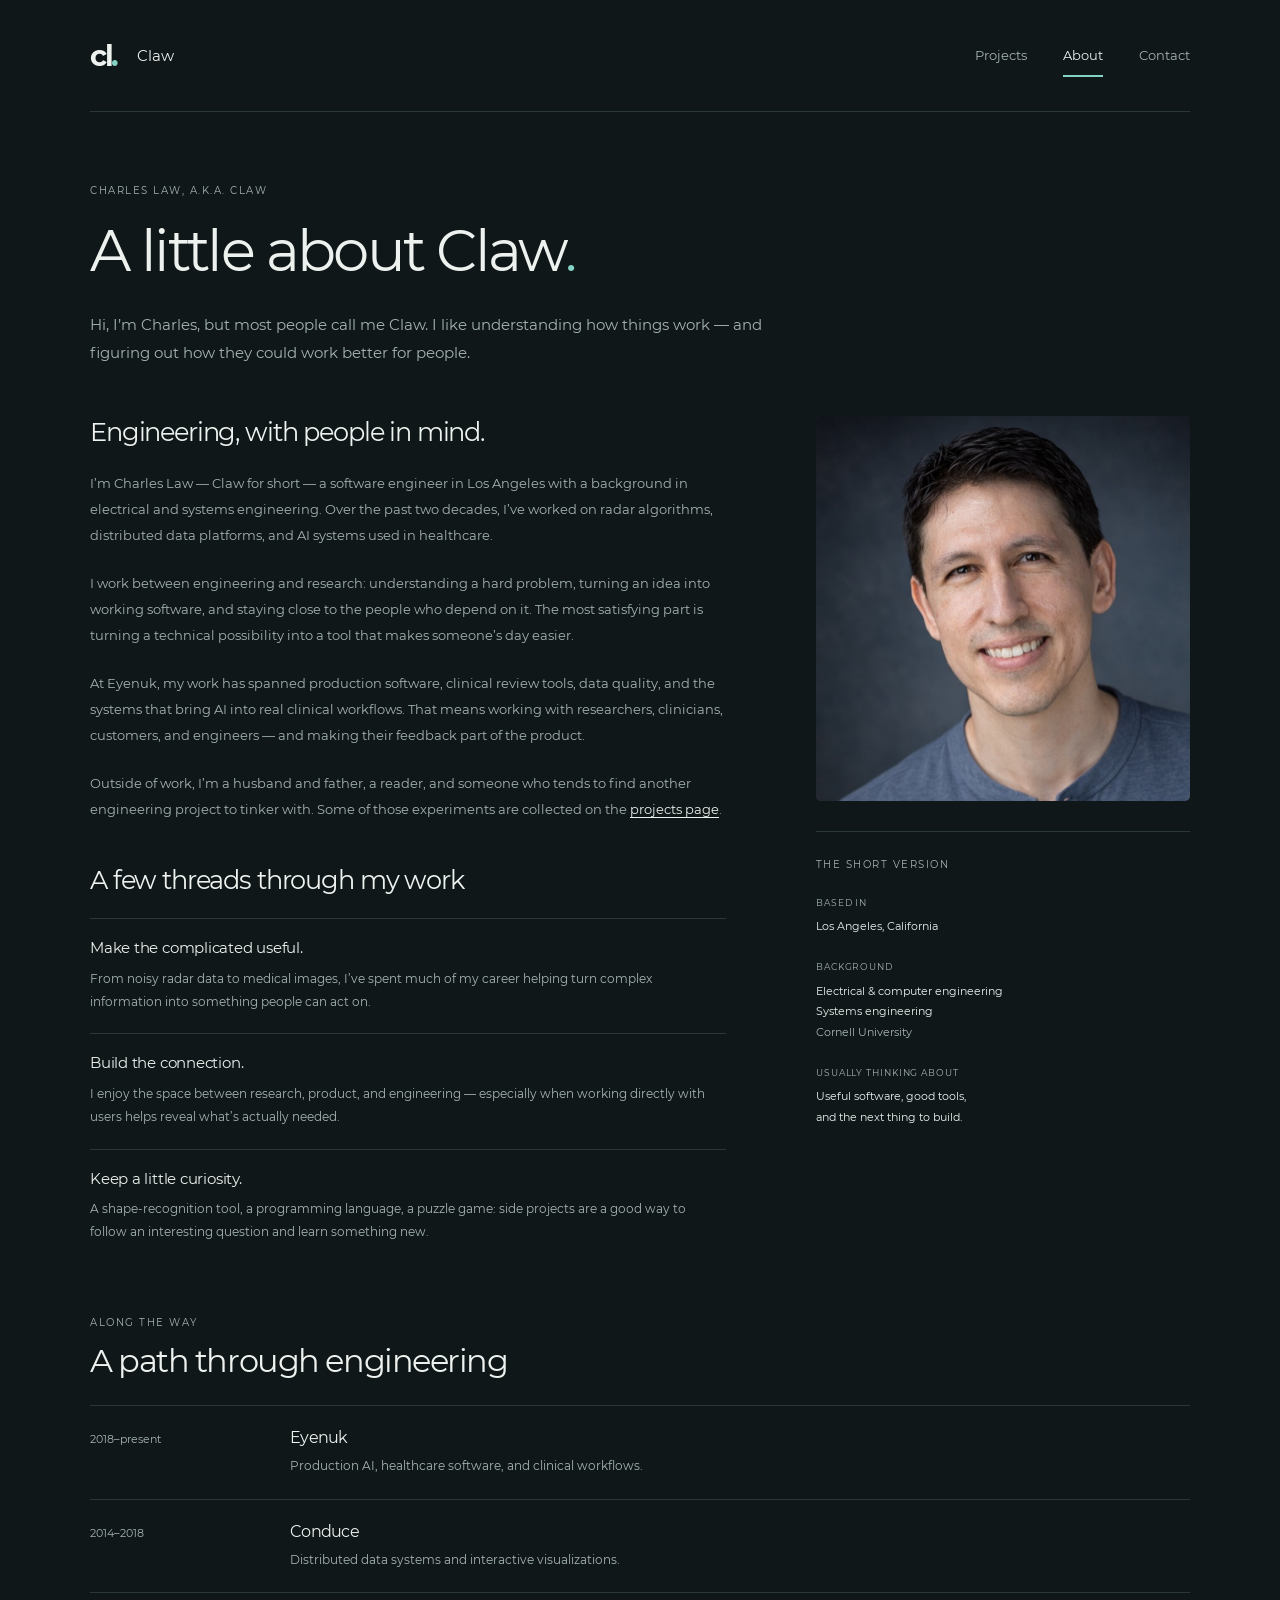
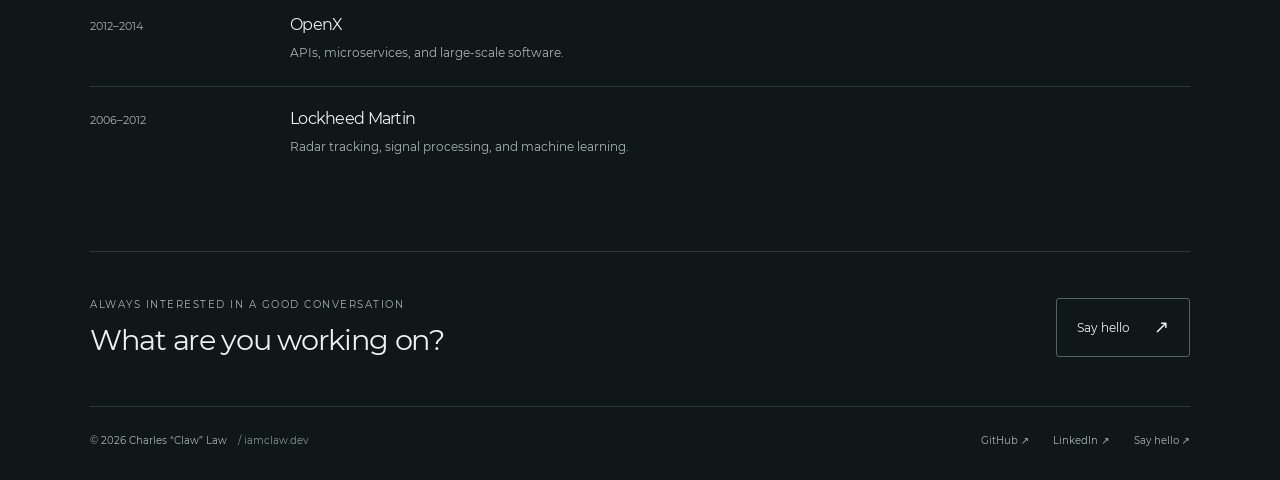
==== about/index.html @ b4edbbea "Build lightweight personal site for iamclaw.dev" ====
<!doctype html>
<html lang="en">
<head>
  <meta charset="utf-8">
  <meta name="viewport" content="width=device-width, initial-scale=1">
  <meta name="color-scheme" content="dark">
  <meta name="theme-color" content="#101719">
  <title>About Charles “Claw” Law — Software Engineer | iamclaw.dev</title>
  <meta name="description" content="Meet Charles Law, a Los Angeles software engineer with a background in AI, healthcare, distributed systems, and signal processing.">
  
  <link rel="canonical" href="https://iamclaw.dev/about/">
  <meta property="og:type" content="website">
  <meta property="og:site_name" content="Charles Law · iamclaw.dev">
  <meta property="og:title" content="About Charles “Claw” Law — Software Engineer | iamclaw.dev">
  <meta property="og:description" content="Meet Charles Law, a Los Angeles software engineer with a background in AI, healthcare, distributed systems, and signal processing.">
  <meta property="og:url" content="https://iamclaw.dev/about/">
  <meta property="og:image" content="https://iamclaw.dev/assets/charles-law.jpg">
  <meta property="og:image:alt" content="Portrait of Charles Law">
  <meta name="twitter:card" content="summary">
  <link rel="icon" href="/assets/favicon.svg" type="image/svg+xml">
  <link rel="preload" href="/assets/montserrat-regular.woff2" as="font" type="font/woff2" crossorigin>
  <link rel="stylesheet" href="/assets/style.css">
  <script type="application/ld+json">{"@context": "https://schema.org", "@type": "ProfilePage", "url": "https://iamclaw.dev/about/", "name": "About Charles “Claw” Law — Software Engineer | iamclaw.dev", "description": "Meet Charles Law, a Los Angeles software engineer with a background in AI, healthcare, distributed systems, and signal processing.", "mainEntity": {"@type": "Person", "@id": "https://iamclaw.dev/#charles", "name": "Charles Law", "alternateName": "Claw", "url": "https://iamclaw.dev/", "image": "https://iamclaw.dev/assets/charles-law.jpg", "jobTitle": "Software Engineer", "sameAs": ["https://github.com/charleslaw", "https://www.linkedin.com/in/charleslaw1/"]}}</script>
</head>
<body>
  <a class="skip-link" href="#main">Skip to content</a>
  <header class="site-header wrap">
    <a class="brand" href="/" aria-label="Charles Law, home"><span class="brand-symbol" aria-hidden="true">cl<span>.</span></span><span>Claw</span></a>
    <nav aria-label="Main navigation"><a href="/projects/">Projects</a><a href="/about/" aria-current="page">About</a><a href="/contact/">Contact</a></nav>
  </header>
  <main id="main" class="wrap">
  <header class="page-heading"><p class="eyebrow">Charles Law, a.k.a. Claw</p><h1>A little about Claw<span class="accent">.</span></h1><p>Hi, I’m Charles, but most people call me Claw. I like understanding how things work — and figuring out how they could work better for people.</p></header>
  <!-- Bio is a working draft for Charles to review before publication. See docs/bio-review.md. -->
  <div class="about-layout"><div class="prose"><h2>Engineering, with people in mind.</h2><p>I’m Charles Law — Claw for short — a software engineer in Los Angeles with a background in electrical and systems engineering. Over the past two decades, I’ve worked on radar algorithms, distributed data platforms, and AI systems used in healthcare.</p><p>I work between engineering and research: understanding a hard problem, turning an idea into working software, and staying close to the people who depend on it. The most satisfying part is turning a technical possibility into a tool that makes someone’s day easier.</p><p>At Eyenuk, my work has spanned production software, clinical review tools, data quality, and the systems that bring AI into real clinical workflows. That means working with researchers, clinicians, customers, and engineers — and making their feedback part of the product.</p><p>Outside of work, I’m a husband and father, a reader, and someone who tends to find another engineering project to tinker with. Some of those experiments are collected on the <a href="/projects/">projects page</a>.</p><h2>A few threads through my work</h2><div class="work-thread"><h3>Make the complicated useful.</h3><p>From noisy radar data to medical images, I’ve spent much of my career helping turn complex information into something people can act on.</p></div><div class="work-thread"><h3>Build the connection.</h3><p>I enjoy the space between research, product, and engineering — especially when working directly with users helps reveal what’s actually needed.</p></div><div class="work-thread"><h3>Keep a little curiosity.</h3><p>A shape-recognition tool, a programming language, a puzzle game: side projects are a good way to follow an interesting question and learn something new.</p></div></div><aside class="about-aside"><div class="portrait-frame"><img src="/assets/charles-law.jpg" alt="Charles Law" width="1280" height="738"></div><div class="aside-note"><p class="eyebrow">The short version</p><dl><dt>Based in</dt><dd>Los Angeles, California</dd><dt>Background</dt><dd>Electrical & computer engineering<br>Systems engineering<br><span>Cornell University</span></dd><dt>Usually thinking about</dt><dd>Useful software, good tools,<br>and the next thing to build.</dd></dl></div></aside></div>
  <section class="career-section"><p class="eyebrow">Along the way</p><h2>A path through engineering</h2><div class="career-row"><p>2018–present</p><div><h3>Eyenuk</h3><p>Production AI, healthcare software, and clinical workflows.</p></div></div><div class="career-row"><p>2014–2018</p><div><h3>Conduce</h3><p>Distributed data systems and interactive visualizations.</p></div></div><div class="career-row"><p>2012–2014</p><div><h3>OpenX</h3><p>APIs, microservices, and large-scale software.</p></div></div><div class="career-row"><p>2006–2012</p><div><h3>Lockheed Martin</h3><p>Radar tracking, signal processing, and machine learning.</p></div></div></section>
  <section class="contact-band"><div><p class="eyebrow">Always interested in a good conversation</p><h2>What are you working on?</h2></div><a class="button button-outline" href="/contact/">Say hello <span aria-hidden="true">↗</span></a></section>
</main>
  <footer class="site-footer wrap">
    <p>© 2026 Charles “Claw” Law <span class="footer-domain">/ iamclaw.dev</span></p>
    <nav aria-label="Social links"><a href="https://github.com/charleslaw">GitHub <span aria-hidden="true">↗</span></a><a href="https://www.linkedin.com/in/charleslaw1/">LinkedIn <span aria-hidden="true">↗</span></a><a href="/contact/">Say hello <span aria-hidden="true">↗</span></a></nav>
  </footer>
</body>
</html>
---- assets/style.css ----
@font-face{font-family:Montserrat;src:url('/assets/montserrat-regular.woff2') format('woff2');font-style:normal;font-weight:400;font-display:swap}
@font-face{font-family:Montserrat;src:url('/assets/montserrat-bold.woff2') format('woff2');font-style:normal;font-weight:700;font-display:swap}
:root{color-scheme:dark;--bg:#101719;--panel:#172124;--text:#edf2ef;--muted:#a5b3b4;--accent:#83d4c7;--line:#2b383b;--font:Montserrat,system-ui,-apple-system,BlinkMacSystemFont,'Segoe UI',sans-serif}
*{box-sizing:border-box}
html{scroll-behavior:smooth;scroll-padding-top:2rem}
body{margin:0;background:var(--bg);color:var(--text);font-family:var(--font);font-size:15px;line-height:1.8;-webkit-font-smoothing:antialiased}
::selection{background:#83d4c7;color:var(--bg)}
a{color:inherit;text-underline-offset:.25em;text-decoration-thickness:1px}
a:hover{color:var(--accent)}
a:focus-visible{outline:2px solid var(--accent);outline-offset:6px;border-radius:2px}
img{max-width:100%;height:auto;display:block}
figure,p,h1,h2,h3,dl,dd{margin:0}
h1,h2,h3{font-weight:400;line-height:1.25;letter-spacing:-.045em}
h1{font-size:clamp(2.6rem,5.5vw,4.4rem)}
h2{font-size:2rem}
h3{font-size:1.35rem}
p{color:var(--muted)}
strong{font-weight:700;color:var(--text)}
.wrap{width:min(1100px,calc(100% - 96px));margin-inline:auto}
.skip-link{position:absolute;top:-100px;left:20px;background:var(--accent);color:var(--bg);padding:10px 20px;z-index:10}
.skip-link:focus{top:10px}
.site-header{min-height:112px;display:flex;justify-content:space-between;align-items:center;border-bottom:1px solid var(--line);gap:32px}
.brand{display:flex;gap:16px;align-items:center;text-decoration:none;white-space:nowrap;font-size:15px}
.brand-symbol{font-size:29px;line-height:1;letter-spacing:-.08em;padding-right:4px;font-weight:700}.brand-symbol span{color:var(--accent)}
.site-header nav{display:flex;align-items:center;gap:36px}
.site-header nav a{text-decoration:none;font-size:13px;color:var(--muted);position:relative;padding:10px 0}
.site-header nav a:hover,.site-header nav a[aria-current]{color:var(--text)}
.site-header nav a[aria-current]:after{content:'';position:absolute;bottom:0;left:0;right:0;height:2px;background:var(--accent)}
.hero{display:grid;grid-template-columns:1.5fr 1fr;gap:70px;align-items:center;padding-block:84px 76px}
.eyebrow{text-transform:uppercase;letter-spacing:.15em;font-size:10px;line-height:1.7;color:var(--muted)}
.little-line{display:inline-block;width:22px;height:1px;vertical-align:middle;margin:0 10px 3px 0;background:var(--accent)}
.hero h1{margin:20px 0 18px;font-size:clamp(3rem,5.5vw,4.5rem)}
.accent{color:var(--accent)}
.hero-nickname{margin:-8px 0 23px;font-size:14px}.hero-nickname strong{font-weight:400;color:var(--accent)}
.hero-tagline{font-size:clamp(1.3rem,2.4vw,1.8rem);line-height:1.55;letter-spacing:-.035em;color:var(--text)}
.hero-tagline span{color:var(--accent)}
.hero-intro{margin-top:22px;max-width:480px;font-size:14px;line-height:1.9}
.hero-actions{display:flex;gap:28px;align-items:center;margin-top:30px}
.button{display:inline-flex;align-items:center;justify-content:center;gap:24px;padding:12px 20px;background:var(--accent);color:var(--bg);font-size:12px;text-decoration:none;font-weight:700;border:1px solid var(--accent);border-radius:3px;min-height:47px;white-space:nowrap}
.button:hover{color:var(--bg);background:#a0e0d5;border-color:#a0e0d5}
.text-link{display:inline-flex;align-items:center;gap:12px;font-size:12px;text-decoration:none;min-height:44px;color:var(--text)}
.text-link:hover{color:var(--accent)}
.text-link span,.button span{font-size:18px;font-weight:400}
.hero-portrait{align-self:center;position:relative}
.portrait-frame{position:relative;aspect-ratio:1/1.03;overflow:hidden;border-radius:5px;background:#263238}
/* Reframe the supplied photo in CSS. Keep facial details and the source image intact. */
.portrait-frame img{position:absolute;width:240%;max-width:none;height:auto;left:-60%;top:-1%;}
.hero-portrait:after{content:'';position:absolute;right:-11px;top:13px;bottom:38px;width:55px;border:1px solid #3c5b59;border-radius:5px;z-index:-1}
figcaption{font-size:10px;letter-spacing:.02em;color:var(--muted);margin-top:14px;line-height:1.8}
.location-dot{display:inline-block;width:6px;height:6px;border-radius:50%;background:var(--accent);margin:0 8px 1px 0}
.intro-strip{display:grid;grid-template-columns:1fr 1.7fr auto;align-items:center;gap:40px;padding:30px 0;border-top:1px solid var(--line);border-bottom:1px solid var(--line)}
.intro-strip>p:first-child{font-size:16px;color:var(--text);line-height:1.6;letter-spacing:-.02em}
.intro-strip strong{font-weight:400;color:var(--accent)}
.intro-strip>p:nth-child(2){font-size:12px;line-height:1.9;max-width:470px}
.selected-work{padding-top:68px}
.section-heading{display:flex;justify-content:space-between;align-items:end;gap:20px;margin-bottom:30px}
.section-heading h2{margin-top:10px}
.project-grid{display:grid;grid-template-columns:1fr 1fr;gap:36px}
.project-image{display:flex;aspect-ratio:1.65;overflow:hidden;text-decoration:none;border-radius:5px;align-items:center;justify-content:center;border:1px solid var(--line)}
.med-image{background:#152928}
.med-art{padding:28px 34px;width:100%;color:var(--text)}
.med-logo{display:flex;gap:10px;align-items:center;color:#bcdfd4;font-size:19px;letter-spacing:-.04em}
.med-logo svg{width:24px;height:28px;fill:none;stroke:var(--accent);stroke-width:1.5;stroke-linecap:round;stroke-linejoin:round}
.med-art>p{font-size:19px;letter-spacing:-.035em;line-height:1.5;margin-top:18px;color:#eef5ed}
.med-art>p span{color:#a2c4b9}
.audit-flow{display:flex;justify-content:space-between;align-items:center;gap:7px;margin-top:28px;font-size:8px;color:#b1cac4}
.audit-flow>span{padding:5px 9px;border:1px solid #38534d;border-radius:3px}
.audit-flow b{font-weight:400;color:#81b3a7}
.game-image{background:#1d222c}
.game-image img{width:48%;border:1px solid #3f4a4a;image-rendering:pixelated;box-shadow:8px 8px 0 #111719}
.project-meta{display:flex;justify-content:space-between;gap:12px;margin-top:19px;font-size:9px;text-transform:uppercase;letter-spacing:.11em;color:var(--muted)}
.project-preview h3{margin-top:10px}
.project-preview h3 a{display:flex;justify-content:space-between;align-items:center;text-decoration:none}
.project-preview h3 a span{font-size:20px;color:var(--accent)}
.project-preview>p{margin-top:12px;font-size:12px;line-height:1.9;max-width:470px}
.contact-band{border-top:1px solid var(--line);padding:44px 0 48px;margin-top:72px;display:flex;align-items:center;justify-content:space-between;gap:24px}
.contact-band h2{margin-top:9px;font-size:1.8rem}
.contact-band p:not(.eyebrow){margin-top:10px;font-size:12px}
.button-outline{background:transparent;color:var(--text);border-color:#506563;font-weight:400}
.button-outline:hover{background:#1d3431;color:var(--text);border-color:var(--accent)}
.site-footer{padding:25px 0 30px;display:flex;justify-content:space-between;align-items:center;gap:20px;border-top:1px solid var(--line)}
.site-footer p,.site-footer a{font-size:10px}
.footer-domain{color:#829697;margin-left:8px}
.site-footer nav{display:flex;gap:24px}
.site-footer a{text-decoration:none;color:var(--muted)}
.site-footer a:hover{color:var(--accent)}
.page-heading{padding:70px 0 48px;max-width:780px}
.page-heading h1{margin:16px 0 24px;font-size:clamp(2.4rem,4.8vw,3.6rem)}
.page-heading>p:not(.eyebrow){font-size:15px;line-height:1.9;max-width:680px}
.project-index{display:flex;flex-wrap:wrap;gap:8px 26px;border-top:1px solid var(--line);border-bottom:1px solid var(--line);padding:13px 0}
.project-index a{font-size:11px;text-decoration:none;min-height:38px;display:flex;align-items:center}
.project-detail{display:grid;grid-template-columns:1.2fr 1fr;gap:66px;padding:64px 0;border-bottom:1px solid var(--line);align-items:center;scroll-margin-top:0}
.project-detail:last-of-type{border-bottom:none}
.project-detail h2{margin:12px 0 15px}
.project-detail-copy>p:not(.eyebrow){font-size:13px;line-height:1.95;margin-top:16px}
.project-detail-copy>.project-lede{font-size:16px!important;color:var(--text)}
.tags{display:flex;flex-wrap:wrap;gap:7px;list-style:none;padding:0;margin:22px 0 12px}
.tags li{padding:3px 9px;border:1px solid var(--line);border-radius:3px;font-size:9px;color:var(--muted)}
.project-visual{border-radius:5px;overflow:hidden;min-width:0}
.project-visual.med-image{aspect-ratio:1.2;display:flex;align-items:center}
.project-visual .med-art{padding:36px 25px}
.project-visual.game-image{aspect-ratio:1.15;display:flex;align-items:center;justify-content:center}
.project-visual.game-image img{width:65%}
.project-visual figcaption{padding:0 10px 12px}
.whiteboard-image,.grafpad-image{background:#1c2729;border:1px solid var(--line)}
.whiteboard-image img,.grafpad-image img{width:100%}
.inline-links{display:flex;align-items:center;flex-wrap:wrap;gap:12px 22px;margin-top:24px}
.inline-links .button{font-size:10px;gap:16px}
.code-visual{padding:42px 30px;background:var(--panel);border:1px solid var(--line);border-radius:5px;font:12px/2.1 ui-monospace,SFMono-Regular,Consolas,monospace;overflow:auto}
.code-visual>span{color:var(--muted)}
.code-visual pre{color:var(--accent);font:inherit;margin-top:20px}
.about-layout{display:grid;grid-template-columns:1.7fr 1fr;gap:90px;align-items:start}
.prose h2{font-size:1.6rem;margin:0 0 22px}
.prose h2:not(:first-child){margin-top:42px}
.prose>p{font-size:13px;margin-bottom:22px;line-height:2}
.prose a{color:var(--text)}
.work-thread{padding:20px 0;border-top:1px solid var(--line)}
.work-thread h3{font-size:15px;letter-spacing:-.015em}
.work-thread p{font-size:12px;line-height:1.9;margin-top:10px}
.aside-note{border-top:1px solid var(--line);margin-top:30px;padding-top:24px}
.aside-note dt{font-size:9px;text-transform:uppercase;letter-spacing:.1em;color:var(--muted);margin-top:22px}
.aside-note dd{font-size:11px;line-height:1.9;margin-top:5px}
.aside-note dd span{color:var(--muted)}
.career-section{margin-top:50px}
.career-section h2{margin-top:10px;margin-bottom:24px}
.career-row{display:grid;grid-template-columns:180px 1fr;gap:20px;padding:22px 0;border-top:1px solid var(--line)}
.career-row>p{font-size:11px;padding-top:2px}
.career-row h3{font-size:16px}
.career-row div p{font-size:12px;margin-top:7px}
.contact-heading{max-width:760px;padding-bottom:60px}
.contact-layout{display:grid;grid-template-columns:1.6fr 1fr;gap:80px;padding-bottom:64px}
.contact-row{border-top:1px solid var(--line);display:flex;gap:24px;padding:26px 0;align-items:center;text-decoration:none}
.contact-row:last-child{border-bottom:1px solid var(--line)}
.contact-row>span:last-child{margin-left:auto;color:var(--accent);font-size:25px}
.contact-number{font-size:10px;color:var(--muted);align-self:start;margin-top:5px}
.contact-row strong{display:block;font-size:20px;font-weight:400;letter-spacing:-.04em}
.contact-row small{display:block;color:var(--muted);font-size:11px;margin-top:4px}
.contact-row:hover strong{color:var(--accent)}
.contact-note{align-self:start;background:var(--panel);border:1px solid var(--line);border-radius:4px;padding:26px}
.note-symbol{font-size:30px;line-height:1;color:var(--accent)}
.contact-note h2{font-size:20px;margin:22px 0 15px}
.contact-note p{font-size:12px;line-height:1.9;margin-bottom:18px}
.contact-note strong{font-weight:400}
.contact-location{padding:25px 0 60px;font-size:11px;color:var(--muted)}
.contact-location>span:not(.location-dot){margin-inline:12px}
@media(min-width:1500px){.wrap{width:min(1160px,calc(100% - 120px))}.hero{gap:100px;padding-block:100px}.hero-intro{max-width:470px}.hero-portrait{max-width:390px}}
@media(max-width:960px){.wrap{width:calc(100% - 64px)}.hero{gap:40px;padding-block:60px}.hero h1{font-size:3.3rem}.hero-actions{gap:18px}.hero-actions .text-link{font-size:10px}.hero-actions .button{font-size:10px;padding-inline:15px;gap:14px}.intro-strip{gap:28px}.intro-strip>p:first-child{font-size:14px}.med-art{padding:24px}.med-art>p{font-size:16px}.audit-flow{font-size:7px;gap:4px}.audit-flow>span{padding:4px 6px}.project-detail{gap:36px}.about-layout{gap:45px}.contact-layout{gap:40px}.hero-portrait figcaption{font-size:8px}}
@media(max-width:700px){.wrap{width:calc(100% - 40px)}.site-header{min-height:88px;gap:12px}.site-header nav{gap:20px}.site-header nav a{font-size:11px}.brand{gap:10px;font-size:12px}.brand-symbol{font-size:25px}.hero{grid-template-columns:1fr;gap:32px;padding:42px 0 36px}.hero h1{font-size:clamp(2.8rem,11vw,4rem);margin-top:15px}.hero-tagline{font-size:1.6rem}.hero-intro{font-size:13px;max-width:460px}.hero-actions{gap:24px;flex-wrap:wrap}.hero-actions .button{font-size:11px;padding-inline:19px;gap:20px}.hero-actions .text-link{font-size:11px}.hero-portrait{width:min(100%,360px);justify-self:center}.portrait-frame{aspect-ratio:1.15}.hero-portrait figcaption{font-size:9px}.hero-portrait:after{bottom:34px}.intro-strip{grid-template-columns:1fr;gap:14px;padding:26px 0}.intro-strip>p:first-child br{display:none}.intro-strip>p:first-child strong{margin-left:4px}.intro-strip>p:nth-child(2){max-width:100%}.intro-strip .text-link{min-height:32px}.selected-work{padding-top:42px}.section-heading{align-items:center;gap:12px}.section-heading .eyebrow{font-size:8px}.section-heading h2{font-size:1.65rem}.section-heading>.text-link{font-size:10px;gap:6px;white-space:nowrap}.project-grid{grid-template-columns:1fr;gap:34px}.med-art{padding:26px 30px}.med-art>p{font-size:19px}.audit-flow{font-size:8px;margin-top:22px;justify-content:start;gap:14px}.audit-flow>span{padding:4px 7px}.project-image{aspect-ratio:1.65}.project-preview>p{max-width:100%}.contact-band{margin-top:44px;padding:32px 0;align-items:start;flex-direction:column;gap:20px}.contact-band h2{font-size:1.5rem}.contact-band .eyebrow{font-size:8px}.site-footer{padding:23px 0;flex-wrap:wrap;gap:14px}.site-footer nav{gap:20px}.footer-domain{margin-left:4px}.page-heading{padding:42px 0 32px}.page-heading h1{margin:14px 0 20px}.page-heading>p:not(.eyebrow){font-size:13px}.project-index{gap:0 22px}.project-index a{font-size:10px}.project-detail{grid-template-columns:1fr;padding:36px 0;gap:28px}.project-detail h2{font-size:1.7rem}.project-detail-copy>p:not(.eyebrow){font-size:12px}.project-detail-copy>.project-lede{font-size:14px!important}.project-visual.med-image{aspect-ratio:1.5}.project-visual .med-art{padding:30px}.project-visual.game-image{aspect-ratio:1.4}.project-visual.game-image img{width:52%}.code-visual{font-size:11px;padding:26px}.about-layout{display:flex;flex-direction:column;gap:30px}.about-aside{display:grid;grid-template-columns:1fr 1fr;gap:24px;width:100%}.about-aside .portrait-frame{aspect-ratio:1;align-self:start}.aside-note{margin:0;padding:0;border:0}.aside-note .eyebrow{font-size:8px}.aside-note dt{font-size:8px;margin-top:13px}.aside-note dd{font-size:9px}.career-row{grid-template-columns:110px 1fr;gap:12px}.career-row>p{font-size:10px}.career-row h3{font-size:14px}.career-row div p{font-size:11px}.career-section{margin-top:36px}.career-section h2{font-size:1.6rem}.contact-layout{grid-template-columns:1fr;gap:32px;padding-bottom:30px}.contact-heading{padding-bottom:35px}.contact-note{padding:26px}.contact-location{padding-bottom:40px;font-size:10px}}
@media(max-width:360px){.wrap{width:calc(100% - 32px)}.site-header nav{gap:14px}.brand>span:last-child{font-size:11px}.brand{gap:7px}.audit-flow{gap:6px;font-size:7px}.med-art{padding:22px}.med-art>p{font-size:17px}.hero h1{font-size:2.65rem}.contact-row{gap:16px}.contact-row small{font-size:10px}}
@media(prefers-reduced-motion:reduce){html{scroll-behavior:auto}.grafpad-image img{display:none}.grafpad-image:before{content:'GrafPad’s original animated demo is available on charleslaw.me/projects/.';display:block;padding:32px;font-size:12px;color:var(--muted)}}
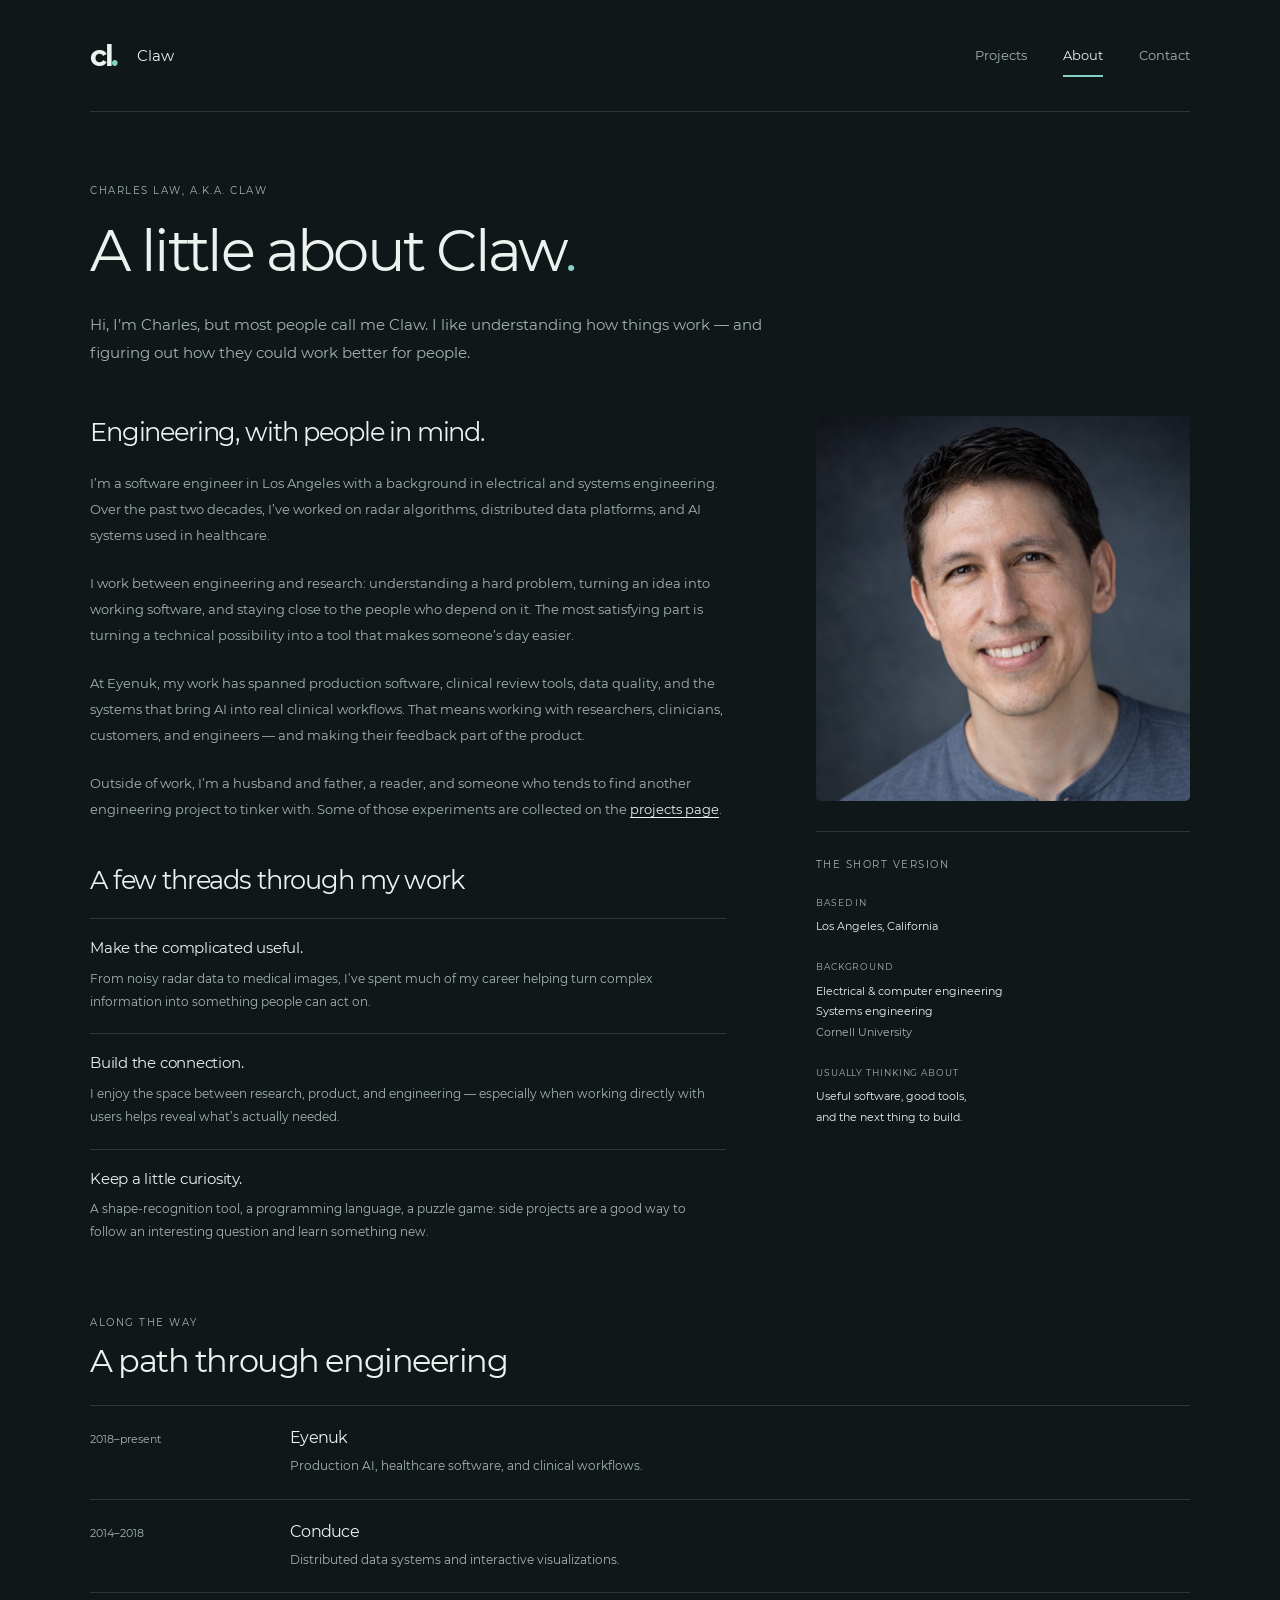
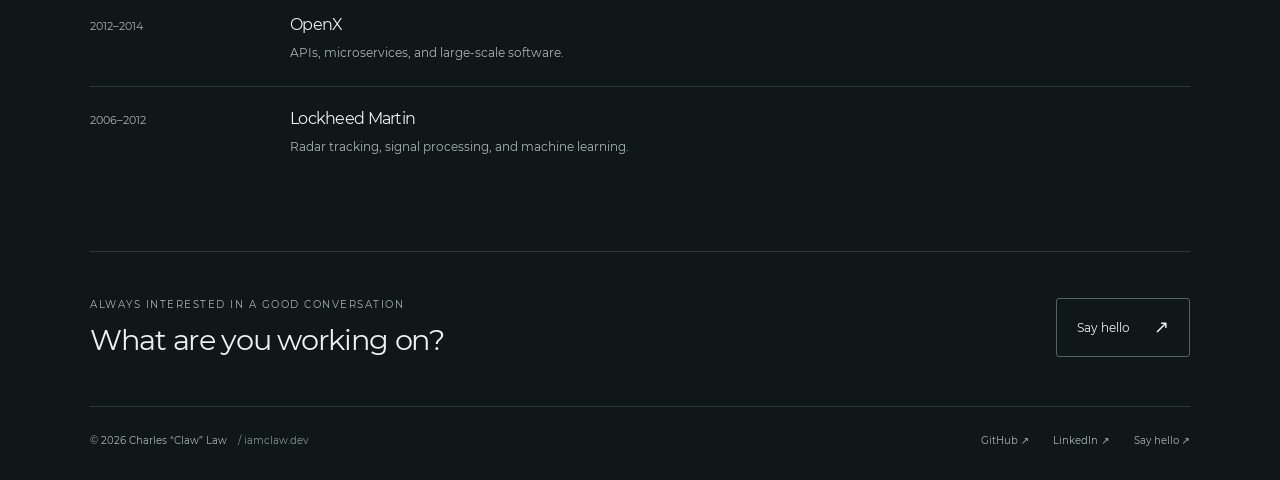
==== commit e9494517: "Refine Claw introduction and biography copy" ====
--- a/about/index.html
+++ b/about/index.html
@@ -31,7 +31,7 @@
   <main id="main" class="wrap">
   <header class="page-heading"><p class="eyebrow">Charles Law, a.k.a. Claw</p><h1>A little about Claw<span class="accent">.</span></h1><p>Hi, I’m Charles, but most people call me Claw. I like understanding how things work — and figuring out how they could work better for people.</p></header>
   <!-- Bio is a working draft for Charles to review before publication. See docs/bio-review.md. -->
-  <div class="about-layout"><div class="prose"><h2>Engineering, with people in mind.</h2><p>I’m Charles Law — Claw for short — a software engineer in Los Angeles with a background in electrical and systems engineering. Over the past two decades, I’ve worked on radar algorithms, distributed data platforms, and AI systems used in healthcare.</p><p>I work between engineering and research: understanding a hard problem, turning an idea into working software, and staying close to the people who depend on it. The most satisfying part is turning a technical possibility into a tool that makes someone’s day easier.</p><p>At Eyenuk, my work has spanned production software, clinical review tools, data quality, and the systems that bring AI into real clinical workflows. That means working with researchers, clinicians, customers, and engineers — and making their feedback part of the product.</p><p>Outside of work, I’m a husband and father, a reader, and someone who tends to find another engineering project to tinker with. Some of those experiments are collected on the <a href="/projects/">projects page</a>.</p><h2>A few threads through my work</h2><div class="work-thread"><h3>Make the complicated useful.</h3><p>From noisy radar data to medical images, I’ve spent much of my career helping turn complex information into something people can act on.</p></div><div class="work-thread"><h3>Build the connection.</h3><p>I enjoy the space between research, product, and engineering — especially when working directly with users helps reveal what’s actually needed.</p></div><div class="work-thread"><h3>Keep a little curiosity.</h3><p>A shape-recognition tool, a programming language, a puzzle game: side projects are a good way to follow an interesting question and learn something new.</p></div></div><aside class="about-aside"><div class="portrait-frame"><img src="/assets/charles-law.jpg" alt="Charles Law" width="1280" height="738"></div><div class="aside-note"><p class="eyebrow">The short version</p><dl><dt>Based in</dt><dd>Los Angeles, California</dd><dt>Background</dt><dd>Electrical & computer engineering<br>Systems engineering<br><span>Cornell University</span></dd><dt>Usually thinking about</dt><dd>Useful software, good tools,<br>and the next thing to build.</dd></dl></div></aside></div>
+  <div class="about-layout"><div class="prose"><h2>Engineering, with people in mind.</h2><p>I’m a software engineer in Los Angeles with a background in electrical and systems engineering. Over the past two decades, I’ve worked on radar algorithms, distributed data platforms, and AI systems used in healthcare.</p><p>I work between engineering and research: understanding a hard problem, turning an idea into working software, and staying close to the people who depend on it. The most satisfying part is turning a technical possibility into a tool that makes someone’s day easier.</p><p>At Eyenuk, my work has spanned production software, clinical review tools, data quality, and the systems that bring AI into real clinical workflows. That means working with researchers, clinicians, customers, and engineers — and making their feedback part of the product.</p><p>Outside of work, I’m a husband and father, a reader, and someone who tends to find another engineering project to tinker with. Some of those experiments are collected on the <a href="/projects/">projects page</a>.</p><h2>A few threads through my work</h2><div class="work-thread"><h3>Make the complicated useful.</h3><p>From noisy radar data to medical images, I’ve spent much of my career helping turn complex information into something people can act on.</p></div><div class="work-thread"><h3>Build the connection.</h3><p>I enjoy the space between research, product, and engineering — especially when working directly with users helps reveal what’s actually needed.</p></div><div class="work-thread"><h3>Keep a little curiosity.</h3><p>A shape-recognition tool, a programming language, a puzzle game: side projects are a good way to follow an interesting question and learn something new.</p></div></div><aside class="about-aside"><div class="portrait-frame"><img src="/assets/charles-law.jpg" alt="Charles Law" width="1280" height="738"></div><div class="aside-note"><p class="eyebrow">The short version</p><dl><dt>Based in</dt><dd>Los Angeles, California</dd><dt>Background</dt><dd>Electrical & computer engineering<br>Systems engineering<br><span>Cornell University</span></dd><dt>Usually thinking about</dt><dd>Useful software, good tools,<br>and the next thing to build.</dd></dl></div></aside></div>
   <section class="career-section"><p class="eyebrow">Along the way</p><h2>A path through engineering</h2><div class="career-row"><p>2018–present</p><div><h3>Eyenuk</h3><p>Production AI, healthcare software, and clinical workflows.</p></div></div><div class="career-row"><p>2014–2018</p><div><h3>Conduce</h3><p>Distributed data systems and interactive visualizations.</p></div></div><div class="career-row"><p>2012–2014</p><div><h3>OpenX</h3><p>APIs, microservices, and large-scale software.</p></div></div><div class="career-row"><p>2006–2012</p><div><h3>Lockheed Martin</h3><p>Radar tracking, signal processing, and machine learning.</p></div></div></section>
   <section class="contact-band"><div><p class="eyebrow">Always interested in a good conversation</p><h2>What are you working on?</h2></div><a class="button button-outline" href="/contact/">Say hello <span aria-hidden="true">↗</span></a></section>
 </main>
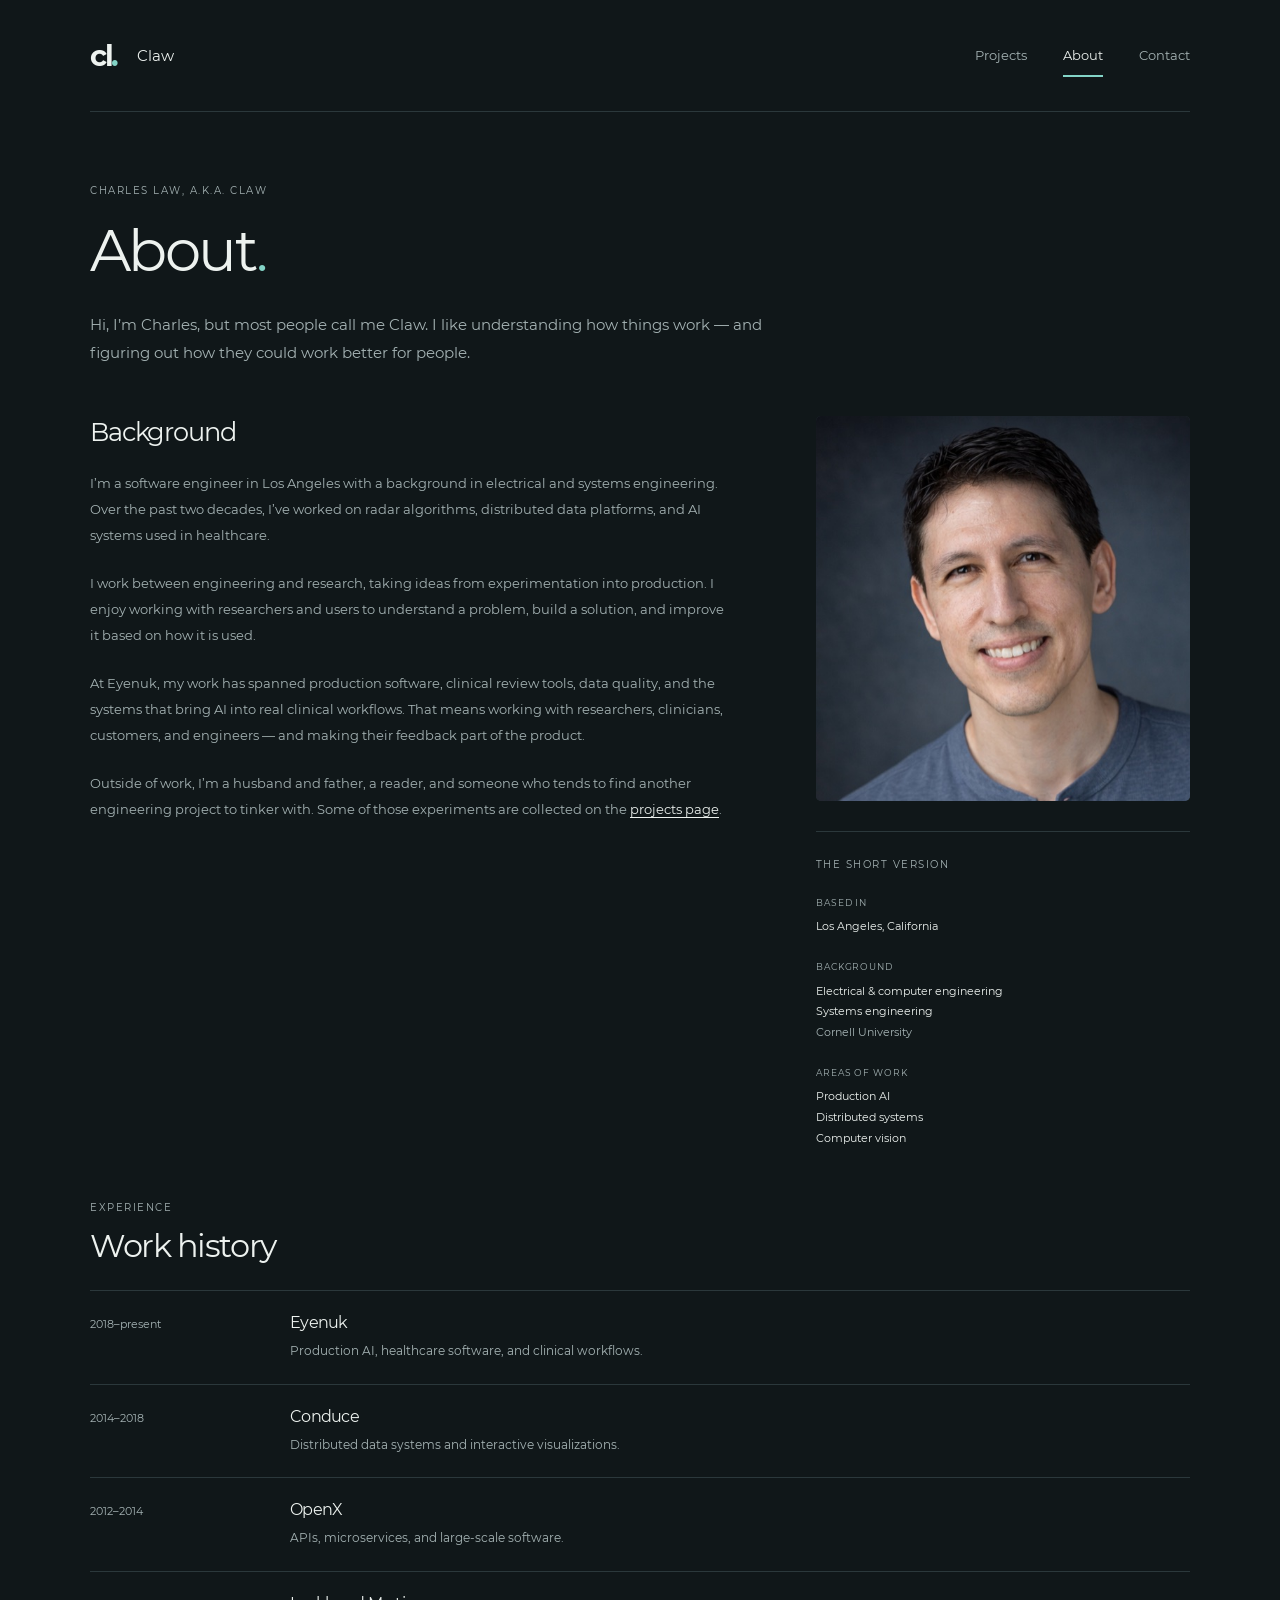
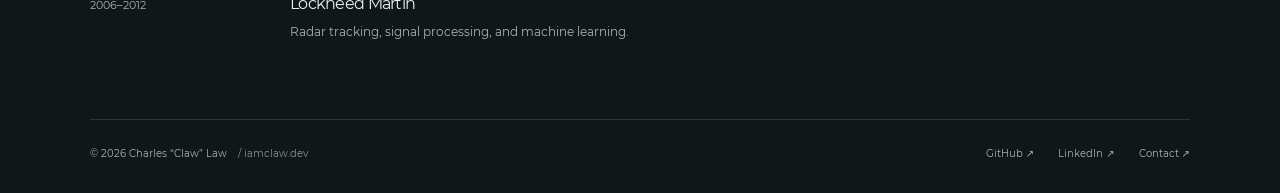
==== commit 41e3f916: "Use factual copy and simplify homepage and contact page" ====
--- a/about/index.html
+++ b/about/index.html
@@ -29,15 +29,14 @@
     <nav aria-label="Main navigation"><a href="/projects/">Projects</a><a href="/about/" aria-current="page">About</a><a href="/contact/">Contact</a></nav>
   </header>
   <main id="main" class="wrap">
-  <header class="page-heading"><p class="eyebrow">Charles Law, a.k.a. Claw</p><h1>A little about Claw<span class="accent">.</span></h1><p>Hi, I’m Charles, but most people call me Claw. I like understanding how things work — and figuring out how they could work better for people.</p></header>
+  <header class="page-heading"><p class="eyebrow">Charles Law, a.k.a. Claw</p><h1>About<span class="accent">.</span></h1><p>Hi, I’m Charles, but most people call me Claw. I like understanding how things work — and figuring out how they could work better for people.</p></header>
   <!-- Bio is a working draft for Charles to review before publication. See docs/bio-review.md. -->
-  <div class="about-layout"><div class="prose"><h2>Engineering, with people in mind.</h2><p>I’m a software engineer in Los Angeles with a background in electrical and systems engineering. Over the past two decades, I’ve worked on radar algorithms, distributed data platforms, and AI systems used in healthcare.</p><p>I work between engineering and research: understanding a hard problem, turning an idea into working software, and staying close to the people who depend on it. The most satisfying part is turning a technical possibility into a tool that makes someone’s day easier.</p><p>At Eyenuk, my work has spanned production software, clinical review tools, data quality, and the systems that bring AI into real clinical workflows. That means working with researchers, clinicians, customers, and engineers — and making their feedback part of the product.</p><p>Outside of work, I’m a husband and father, a reader, and someone who tends to find another engineering project to tinker with. Some of those experiments are collected on the <a href="/projects/">projects page</a>.</p><h2>A few threads through my work</h2><div class="work-thread"><h3>Make the complicated useful.</h3><p>From noisy radar data to medical images, I’ve spent much of my career helping turn complex information into something people can act on.</p></div><div class="work-thread"><h3>Build the connection.</h3><p>I enjoy the space between research, product, and engineering — especially when working directly with users helps reveal what’s actually needed.</p></div><div class="work-thread"><h3>Keep a little curiosity.</h3><p>A shape-recognition tool, a programming language, a puzzle game: side projects are a good way to follow an interesting question and learn something new.</p></div></div><aside class="about-aside"><div class="portrait-frame"><img src="/assets/charles-law.jpg" alt="Charles Law" width="1280" height="738"></div><div class="aside-note"><p class="eyebrow">The short version</p><dl><dt>Based in</dt><dd>Los Angeles, California</dd><dt>Background</dt><dd>Electrical & computer engineering<br>Systems engineering<br><span>Cornell University</span></dd><dt>Usually thinking about</dt><dd>Useful software, good tools,<br>and the next thing to build.</dd></dl></div></aside></div>
-  <section class="career-section"><p class="eyebrow">Along the way</p><h2>A path through engineering</h2><div class="career-row"><p>2018–present</p><div><h3>Eyenuk</h3><p>Production AI, healthcare software, and clinical workflows.</p></div></div><div class="career-row"><p>2014–2018</p><div><h3>Conduce</h3><p>Distributed data systems and interactive visualizations.</p></div></div><div class="career-row"><p>2012–2014</p><div><h3>OpenX</h3><p>APIs, microservices, and large-scale software.</p></div></div><div class="career-row"><p>2006–2012</p><div><h3>Lockheed Martin</h3><p>Radar tracking, signal processing, and machine learning.</p></div></div></section>
-  <section class="contact-band"><div><p class="eyebrow">Always interested in a good conversation</p><h2>What are you working on?</h2></div><a class="button button-outline" href="/contact/">Say hello <span aria-hidden="true">↗</span></a></section>
+  <div class="about-layout"><div class="prose"><h2>Background</h2><p>I’m a software engineer in Los Angeles with a background in electrical and systems engineering. Over the past two decades, I’ve worked on radar algorithms, distributed data platforms, and AI systems used in healthcare.</p><p>I work between engineering and research, taking ideas from experimentation into production. I enjoy working with researchers and users to understand a problem, build a solution, and improve it based on how it is used.</p><p>At Eyenuk, my work has spanned production software, clinical review tools, data quality, and the systems that bring AI into real clinical workflows. That means working with researchers, clinicians, customers, and engineers — and making their feedback part of the product.</p><p>Outside of work, I’m a husband and father, a reader, and someone who tends to find another engineering project to tinker with. Some of those experiments are collected on the <a href="/projects/">projects page</a>.</p></div><aside class="about-aside"><div class="portrait-frame"><img src="/assets/charles-law.jpg" alt="Charles Law" width="1280" height="738"></div><div class="aside-note"><p class="eyebrow">The short version</p><dl><dt>Based in</dt><dd>Los Angeles, California</dd><dt>Background</dt><dd>Electrical & computer engineering<br>Systems engineering<br><span>Cornell University</span></dd><dt>Areas of work</dt><dd>Production AI<br>Distributed systems<br>Computer vision</dd></dl></div></aside></div>
+  <section class="career-section"><p class="eyebrow">Experience</p><h2>Work history</h2><div class="career-row"><p>2018–present</p><div><h3>Eyenuk</h3><p>Production AI, healthcare software, and clinical workflows.</p></div></div><div class="career-row"><p>2014–2018</p><div><h3>Conduce</h3><p>Distributed data systems and interactive visualizations.</p></div></div><div class="career-row"><p>2012–2014</p><div><h3>OpenX</h3><p>APIs, microservices, and large-scale software.</p></div></div><div class="career-row"><p>2006–2012</p><div><h3>Lockheed Martin</h3><p>Radar tracking, signal processing, and machine learning.</p></div></div></section>
 </main>
   <footer class="site-footer wrap">
     <p>© 2026 Charles “Claw” Law <span class="footer-domain">/ iamclaw.dev</span></p>
-    <nav aria-label="Social links"><a href="https://github.com/charleslaw">GitHub <span aria-hidden="true">↗</span></a><a href="https://www.linkedin.com/in/charleslaw1/">LinkedIn <span aria-hidden="true">↗</span></a><a href="/contact/">Say hello <span aria-hidden="true">↗</span></a></nav>
+    <nav aria-label="Social links"><a href="https://github.com/charleslaw">GitHub <span aria-hidden="true">↗</span></a><a href="https://www.linkedin.com/in/charleslaw1/">LinkedIn <span aria-hidden="true">↗</span></a><a href="/contact/">Contact <span aria-hidden="true">↗</span></a></nav>
   </footer>
 </body>
 </html>
--- a/assets/style.css
+++ b/assets/style.css
@@ -45,14 +45,14 @@
 .portrait-frame{position:relative;aspect-ratio:1/1.03;overflow:hidden;border-radius:5px;background:#263238}
 /* Reframe the supplied photo in CSS. Keep facial details and the source image intact. */
 .portrait-frame img{position:absolute;width:240%;max-width:none;height:auto;left:-60%;top:-1%;}
-.hero-portrait:after{content:'';position:absolute;right:-11px;top:13px;bottom:38px;width:55px;border:1px solid #3c5b59;border-radius:5px;z-index:-1}
+.hero-portrait:after{content:'';position:absolute;right:-11px;top:13px;bottom:0;width:55px;border:1px solid #3c5b59;border-radius:5px;z-index:-1}
 figcaption{font-size:10px;letter-spacing:.02em;color:var(--muted);margin-top:14px;line-height:1.8}
 .location-dot{display:inline-block;width:6px;height:6px;border-radius:50%;background:var(--accent);margin:0 8px 1px 0}
 .intro-strip{display:grid;grid-template-columns:1fr 1.7fr auto;align-items:center;gap:40px;padding:30px 0;border-top:1px solid var(--line);border-bottom:1px solid var(--line)}
 .intro-strip>p:first-child{font-size:16px;color:var(--text);line-height:1.6;letter-spacing:-.02em}
 .intro-strip strong{font-weight:400;color:var(--accent)}
 .intro-strip>p:nth-child(2){font-size:12px;line-height:1.9;max-width:470px}
-.selected-work{padding-top:68px}
+.selected-work{padding-top:48px;border-top:1px solid var(--line);padding-bottom:60px}
 .section-heading{display:flex;justify-content:space-between;align-items:end;gap:20px;margin-bottom:30px}
 .section-heading h2{margin-top:10px}
 .project-grid{display:grid;grid-template-columns:1fr 1fr;gap:36px}
@@ -145,6 +145,8 @@
 .contact-location>span:not(.location-dot){margin-inline:12px}
 @media(min-width:1500px){.wrap{width:min(1160px,calc(100% - 120px))}.hero{gap:100px;padding-block:100px}.hero-intro{max-width:470px}.hero-portrait{max-width:390px}}
 @media(max-width:960px){.wrap{width:calc(100% - 64px)}.hero{gap:40px;padding-block:60px}.hero h1{font-size:3.3rem}.hero-actions{gap:18px}.hero-actions .text-link{font-size:10px}.hero-actions .button{font-size:10px;padding-inline:15px;gap:14px}.intro-strip{gap:28px}.intro-strip>p:first-child{font-size:14px}.med-art{padding:24px}.med-art>p{font-size:16px}.audit-flow{font-size:7px;gap:4px}.audit-flow>span{padding:4px 6px}.project-detail{gap:36px}.about-layout{gap:45px}.contact-layout{gap:40px}.hero-portrait figcaption{font-size:8px}}
-@media(max-width:700px){.wrap{width:calc(100% - 40px)}.site-header{min-height:88px;gap:12px}.site-header nav{gap:20px}.site-header nav a{font-size:11px}.brand{gap:10px;font-size:12px}.brand-symbol{font-size:25px}.hero{grid-template-columns:1fr;gap:32px;padding:42px 0 36px}.hero h1{font-size:clamp(2.8rem,11vw,4rem);margin-top:15px}.hero-tagline{font-size:1.6rem}.hero-intro{font-size:13px;max-width:460px}.hero-actions{gap:24px;flex-wrap:wrap}.hero-actions .button{font-size:11px;padding-inline:19px;gap:20px}.hero-actions .text-link{font-size:11px}.hero-portrait{width:min(100%,360px);justify-self:center}.portrait-frame{aspect-ratio:1.15}.hero-portrait figcaption{font-size:9px}.hero-portrait:after{bottom:34px}.intro-strip{grid-template-columns:1fr;gap:14px;padding:26px 0}.intro-strip>p:first-child br{display:none}.intro-strip>p:first-child strong{margin-left:4px}.intro-strip>p:nth-child(2){max-width:100%}.intro-strip .text-link{min-height:32px}.selected-work{padding-top:42px}.section-heading{align-items:center;gap:12px}.section-heading .eyebrow{font-size:8px}.section-heading h2{font-size:1.65rem}.section-heading>.text-link{font-size:10px;gap:6px;white-space:nowrap}.project-grid{grid-template-columns:1fr;gap:34px}.med-art{padding:26px 30px}.med-art>p{font-size:19px}.audit-flow{font-size:8px;margin-top:22px;justify-content:start;gap:14px}.audit-flow>span{padding:4px 7px}.project-image{aspect-ratio:1.65}.project-preview>p{max-width:100%}.contact-band{margin-top:44px;padding:32px 0;align-items:start;flex-direction:column;gap:20px}.contact-band h2{font-size:1.5rem}.contact-band .eyebrow{font-size:8px}.site-footer{padding:23px 0;flex-wrap:wrap;gap:14px}.site-footer nav{gap:20px}.footer-domain{margin-left:4px}.page-heading{padding:42px 0 32px}.page-heading h1{margin:14px 0 20px}.page-heading>p:not(.eyebrow){font-size:13px}.project-index{gap:0 22px}.project-index a{font-size:10px}.project-detail{grid-template-columns:1fr;padding:36px 0;gap:28px}.project-detail h2{font-size:1.7rem}.project-detail-copy>p:not(.eyebrow){font-size:12px}.project-detail-copy>.project-lede{font-size:14px!important}.project-visual.med-image{aspect-ratio:1.5}.project-visual .med-art{padding:30px}.project-visual.game-image{aspect-ratio:1.4}.project-visual.game-image img{width:52%}.code-visual{font-size:11px;padding:26px}.about-layout{display:flex;flex-direction:column;gap:30px}.about-aside{display:grid;grid-template-columns:1fr 1fr;gap:24px;width:100%}.about-aside .portrait-frame{aspect-ratio:1;align-self:start}.aside-note{margin:0;padding:0;border:0}.aside-note .eyebrow{font-size:8px}.aside-note dt{font-size:8px;margin-top:13px}.aside-note dd{font-size:9px}.career-row{grid-template-columns:110px 1fr;gap:12px}.career-row>p{font-size:10px}.career-row h3{font-size:14px}.career-row div p{font-size:11px}.career-section{margin-top:36px}.career-section h2{font-size:1.6rem}.contact-layout{grid-template-columns:1fr;gap:32px;padding-bottom:30px}.contact-heading{padding-bottom:35px}.contact-note{padding:26px}.contact-location{padding-bottom:40px;font-size:10px}}
+@media(max-width:700px){.wrap{width:calc(100% - 40px)}.site-header{min-height:88px;gap:12px}.site-header nav{gap:20px}.site-header nav a{font-size:11px}.brand{gap:10px;font-size:12px}.brand-symbol{font-size:25px}.hero{grid-template-columns:1fr;gap:32px;padding:42px 0 36px}.hero h1{font-size:clamp(2.8rem,11vw,4rem);margin-top:15px}.hero-tagline{font-size:1.6rem}.hero-intro{font-size:13px;max-width:460px}.hero-actions{gap:24px;flex-wrap:wrap}.hero-actions .button{font-size:11px;padding-inline:19px;gap:20px}.hero-actions .text-link{font-size:11px}.hero-portrait{width:min(100%,360px);justify-self:center}.portrait-frame{aspect-ratio:1.15}.hero-portrait figcaption{font-size:9px}.hero-portrait:after{bottom:0}.intro-strip{grid-template-columns:1fr;gap:14px;padding:26px 0}.intro-strip>p:first-child br{display:none}.intro-strip>p:first-child strong{margin-left:4px}.intro-strip>p:nth-child(2){max-width:100%}.intro-strip .text-link{min-height:32px}.selected-work{padding-top:42px}.section-heading{align-items:center;gap:12px}.section-heading .eyebrow{font-size:8px}.section-heading h2{font-size:1.65rem}.section-heading>.text-link{font-size:10px;gap:6px;white-space:nowrap}.project-grid{grid-template-columns:1fr;gap:34px}.med-art{padding:26px 30px}.med-art>p{font-size:19px}.audit-flow{font-size:8px;margin-top:22px;justify-content:start;gap:14px}.audit-flow>span{padding:4px 7px}.project-image{aspect-ratio:1.65}.project-preview>p{max-width:100%}.contact-band{margin-top:44px;padding:32px 0;align-items:start;flex-direction:column;gap:20px}.contact-band h2{font-size:1.5rem}.contact-band .eyebrow{font-size:8px}.site-footer{padding:23px 0;flex-wrap:wrap;gap:14px}.site-footer nav{gap:20px}.footer-domain{margin-left:4px}.page-heading{padding:42px 0 32px}.page-heading h1{margin:14px 0 20px}.page-heading>p:not(.eyebrow){font-size:13px}.project-index{gap:0 22px}.project-index a{font-size:10px}.project-detail{grid-template-columns:1fr;padding:36px 0;gap:28px}.project-detail h2{font-size:1.7rem}.project-detail-copy>p:not(.eyebrow){font-size:12px}.project-detail-copy>.project-lede{font-size:14px!important}.project-visual.med-image{aspect-ratio:1.5}.project-visual .med-art{padding:30px}.project-visual.game-image{aspect-ratio:1.4}.project-visual.game-image img{width:52%}.code-visual{font-size:11px;padding:26px}.about-layout{display:flex;flex-direction:column;gap:30px}.about-aside{display:grid;grid-template-columns:1fr 1fr;gap:24px;width:100%}.about-aside .portrait-frame{aspect-ratio:1;align-self:start}.aside-note{margin:0;padding:0;border:0}.aside-note .eyebrow{font-size:8px}.aside-note dt{font-size:8px;margin-top:13px}.aside-note dd{font-size:9px}.career-row{grid-template-columns:110px 1fr;gap:12px}.career-row>p{font-size:10px}.career-row h3{font-size:14px}.career-row div p{font-size:11px}.career-section{margin-top:36px}.career-section h2{font-size:1.6rem}.contact-layout{grid-template-columns:1fr;gap:32px;padding-bottom:30px}.contact-heading{padding-bottom:35px}.contact-note{padding:26px}.contact-location{padding-bottom:40px;font-size:10px}}
 @media(max-width:360px){.wrap{width:calc(100% - 32px)}.site-header nav{gap:14px}.brand>span:last-child{font-size:11px}.brand{gap:7px}.audit-flow{gap:6px;font-size:7px}.med-art{padding:22px}.med-art>p{font-size:17px}.hero h1{font-size:2.65rem}.contact-row{gap:16px}.contact-row small{font-size:10px}}
 @media(prefers-reduced-motion:reduce){html{scroll-behavior:auto}.grafpad-image img{display:none}.grafpad-image:before{content:'GrafPad’s original animated demo is available on charleslaw.me/projects/.';display:block;padding:32px;font-size:12px;color:var(--muted)}}
+
+.project-text-only{grid-template-columns:1fr}.project-text-only .project-detail-copy{max-width:680px}.contact-note h2:first-child{margin-top:0}.career-section{margin-bottom:55px}
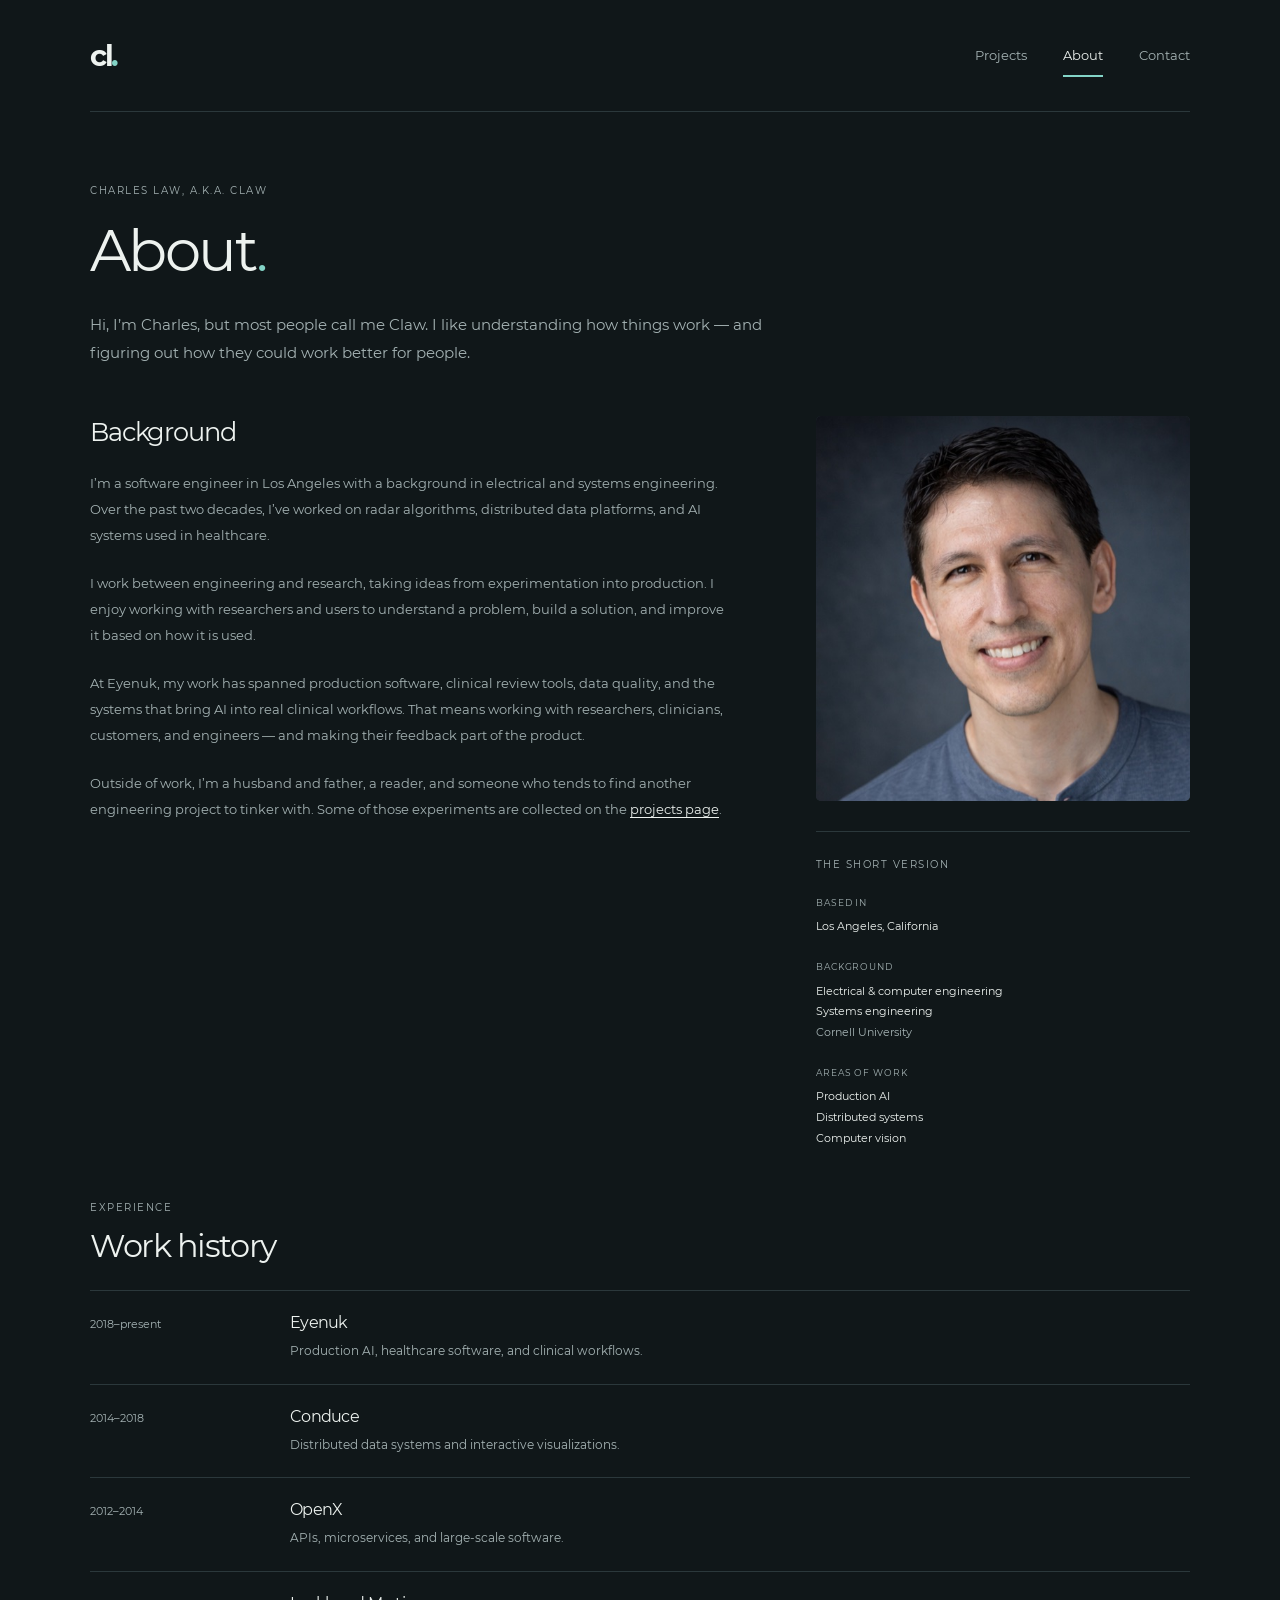
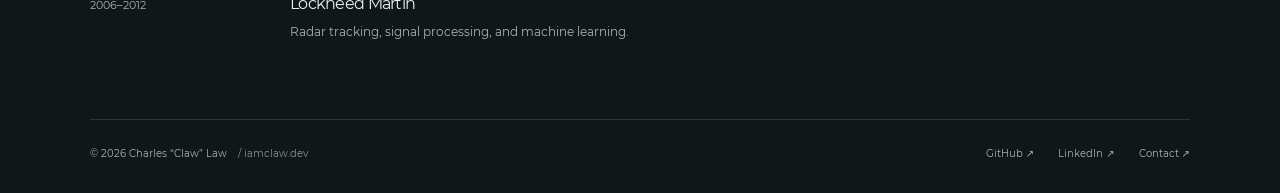
==== commit 3407c8af: "Add whiteboard project page, host Cyborg locally, and refine site" ====
--- a/about/index.html
+++ b/about/index.html
@@ -7,7 +7,7 @@
   <meta name="theme-color" content="#101719">
   <title>About Charles “Claw” Law — Software Engineer | iamclaw.dev</title>
   <meta name="description" content="Meet Charles Law, a Los Angeles software engineer with a background in AI, healthcare, distributed systems, and signal processing.">
-  
+
   <link rel="canonical" href="https://iamclaw.dev/about/">
   <meta property="og:type" content="website">
   <meta property="og:site_name" content="Charles Law · iamclaw.dev">
@@ -25,7 +25,7 @@
 <body>
   <a class="skip-link" href="#main">Skip to content</a>
   <header class="site-header wrap">
-    <a class="brand" href="/" aria-label="Charles Law, home"><span class="brand-symbol" aria-hidden="true">cl<span>.</span></span><span>Claw</span></a>
+    <a class="brand" href="/" aria-label="Charles Law, home"><span class="brand-symbol" aria-hidden="true">cl<span>.</span></span></a>
     <nav aria-label="Main navigation"><a href="/projects/">Projects</a><a href="/about/" aria-current="page">About</a><a href="/contact/">Contact</a></nav>
   </header>
   <main id="main" class="wrap">
--- a/assets/style.css
+++ b/assets/style.css
@@ -131,11 +131,11 @@
 .contact-layout{display:grid;grid-template-columns:1.6fr 1fr;gap:80px;padding-bottom:64px}
 .contact-row{border-top:1px solid var(--line);display:flex;gap:24px;padding:26px 0;align-items:center;text-decoration:none}
 .contact-row:last-child{border-bottom:1px solid var(--line)}
-.contact-row>span:last-child{margin-left:auto;color:var(--accent);font-size:25px}
+.contact-row>span[aria-hidden="true"]{margin-left:auto;color:var(--accent);font-size:25px}
 .contact-number{font-size:10px;color:var(--muted);align-self:start;margin-top:5px}
 .contact-row strong{display:block;font-size:20px;font-weight:400;letter-spacing:-.04em}
 .contact-row small{display:block;color:var(--muted);font-size:11px;margin-top:4px}
-.contact-row:hover strong{color:var(--accent)}
+a.contact-row:hover strong{color:var(--accent)}
 .contact-note{align-self:start;background:var(--panel);border:1px solid var(--line);border-radius:4px;padding:26px}
 .note-symbol{font-size:30px;line-height:1;color:var(--accent)}
 .contact-note h2{font-size:20px;margin:22px 0 15px}
@@ -150,3 +150,29 @@
 @media(prefers-reduced-motion:reduce){html{scroll-behavior:auto}.grafpad-image img{display:none}.grafpad-image:before{content:'GrafPad’s original animated demo is available on charleslaw.me/projects/.';display:block;padding:32px;font-size:12px;color:var(--muted)}}
 
 .project-text-only{grid-template-columns:1fr}.project-text-only .project-detail-copy{max-width:680px}.contact-note h2:first-child{margin-top:0}.career-section{margin-bottom:55px}
+.project-title-link{text-decoration:none}
+.project-title-link:hover{text-decoration:underline}
+.whiteboard-heading>.text-link{margin-bottom:20px}
+.whiteboard-article{max-width:900px;margin-bottom:70px}
+.whiteboard-section{padding:32px 0 10px;border-top:1px solid var(--line);margin-bottom:24px}
+.whiteboard-section h2{font-size:1.7rem;margin-bottom:22px}
+.whiteboard-section>p{max-width:780px;font-size:14px;line-height:1.95;margin-bottom:20px}
+.whiteboard-section p a,.whiteboard-source a{color:var(--text)}
+.whiteboard-examples{display:grid;grid-template-columns:1fr 1fr;gap:28px;margin:28px 0}
+.whiteboard-examples figure{min-width:0}
+.whiteboard-examples figure>a{display:block;background:#fff;border:1px solid var(--line);border-radius:4px;overflow:hidden}
+.whiteboard-examples img{width:100%;aspect-ratio:512/289;object-fit:contain}
+.whiteboard-examples figcaption{margin-top:12px}
+.whiteboard-section>.reference-note{font-size:11px;color:var(--muted)}
+.stroke-demo{padding:24px 28px;border:1px solid var(--line);background:var(--panel);border-radius:4px;margin:28px 0}
+.stroke-toggle{accent-color:var(--accent);width:17px;height:17px;vertical-align:middle;margin:0 7px 0 0;cursor:pointer}
+.stroke-toggle:focus-visible{outline:2px solid var(--accent);outline-offset:5px}
+.stroke-control{display:inline-block;padding:10px 0;font-size:12px;cursor:pointer;vertical-align:middle}
+.logo-stack{position:relative;background:#fff;border-radius:3px;padding:22px;margin-top:16px}
+.logo-stack img{width:100%;height:auto}
+.logo-stack .logo-strokes{position:absolute;left:22px;top:22px;width:calc(100% - 44px);height:calc(100% - 44px);opacity:0}
+.stroke-toggle:checked~.logo-stack .logo-strokes{opacity:1}
+.stroke-demo figcaption{font-size:11px;margin-top:18px;max-width:720px}
+.whiteboard-source{font-size:11px;border-top:1px solid var(--line);padding-top:24px}
+@media(hover:hover){.logo-stack:hover .logo-strokes{opacity:1}}
+@media(max-width:700px){.whiteboard-heading{padding-bottom:30px}.whiteboard-heading h1{font-size:2.5rem}.whiteboard-section{padding-top:26px}.whiteboard-section h2{font-size:1.45rem}.whiteboard-section>p{font-size:13px}.whiteboard-examples{grid-template-columns:1fr;gap:24px}.stroke-demo{padding:16px}.stroke-control{font-size:10px}.logo-stack{padding:12px}.logo-stack .logo-strokes{top:12px;left:12px;width:calc(100% - 24px);height:calc(100% - 24px)}.stroke-demo figcaption{font-size:10px}.whiteboard-article{margin-bottom:45px}}
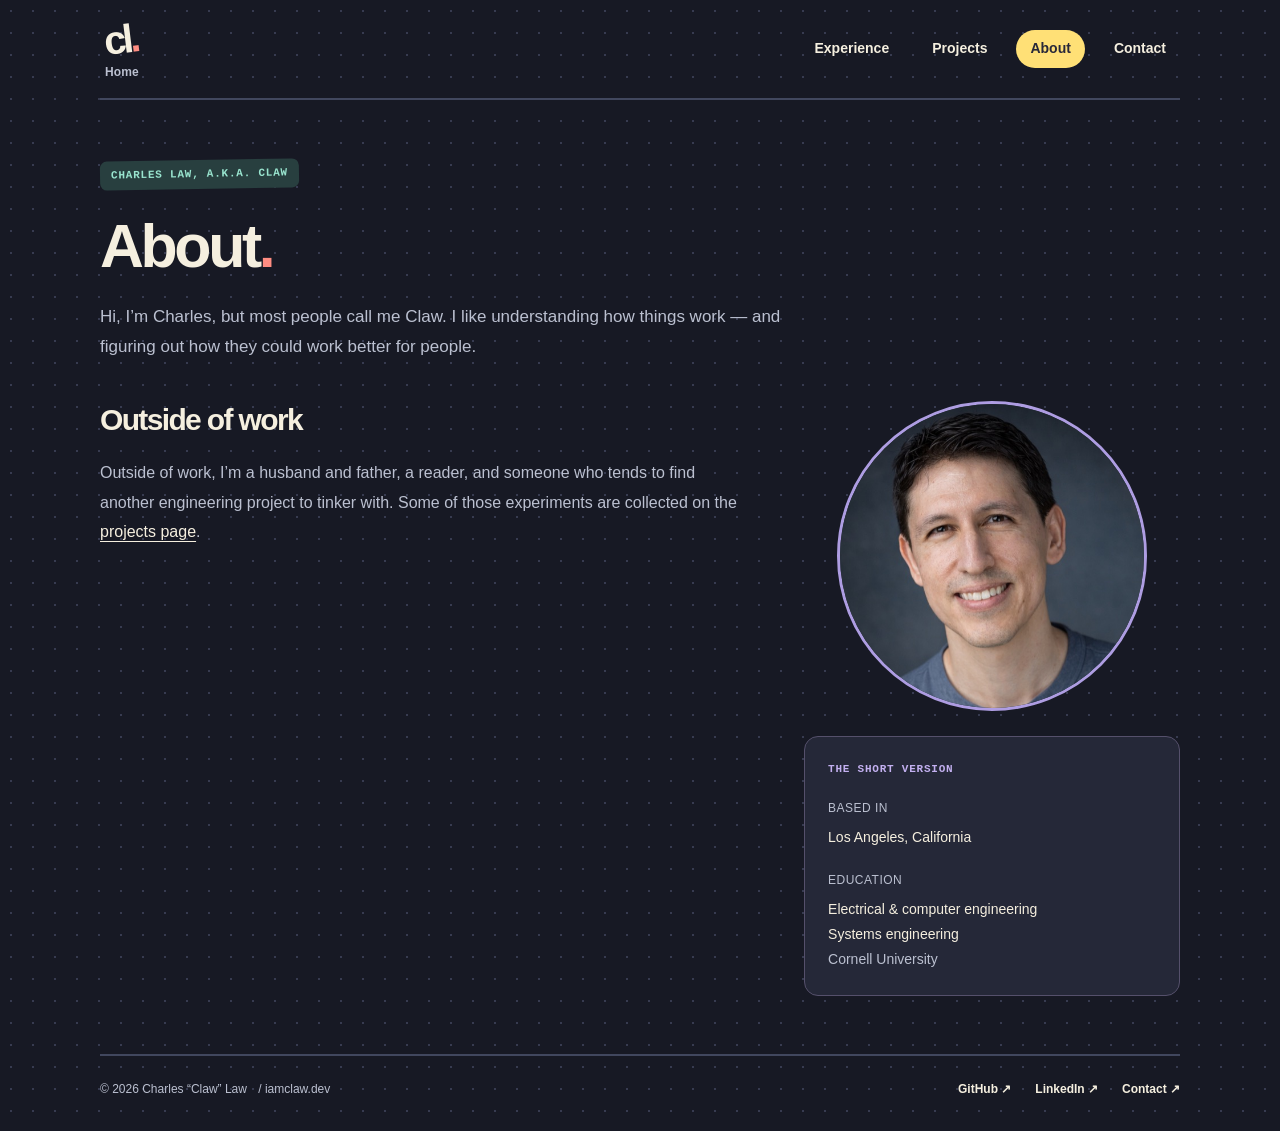
==== commit f810c2f8: "Apply playful dark theme and separate experience from personal projects" ====
--- a/about/index.html
+++ b/about/index.html
@@ -4,35 +4,36 @@
   <meta charset="utf-8">
   <meta name="viewport" content="width=device-width, initial-scale=1">
   <meta name="color-scheme" content="dark">
-  <meta name="theme-color" content="#101719">
-  <title>About Charles “Claw” Law — Software Engineer | iamclaw.dev</title>
-  <meta name="description" content="Meet Charles Law, a Los Angeles software engineer with a background in AI, healthcare, distributed systems, and signal processing.">
+  <meta name="theme-color" content="#171924">
+  <title>About Charles “Claw” Law | iamclaw.dev</title>
+  <meta name="description" content="Meet Charles “Claw” Law: husband, father, reader, and engineer in Los Angeles.">
 
   <link rel="canonical" href="https://iamclaw.dev/about/">
   <meta property="og:type" content="website">
   <meta property="og:site_name" content="Charles Law · iamclaw.dev">
-  <meta property="og:title" content="About Charles “Claw” Law — Software Engineer | iamclaw.dev">
-  <meta property="og:description" content="Meet Charles Law, a Los Angeles software engineer with a background in AI, healthcare, distributed systems, and signal processing.">
+  <meta property="og:title" content="About Charles “Claw” Law | iamclaw.dev">
+  <meta property="og:description" content="Meet Charles “Claw” Law: husband, father, reader, and engineer in Los Angeles.">
   <meta property="og:url" content="https://iamclaw.dev/about/">
   <meta property="og:image" content="https://iamclaw.dev/assets/charles-law.jpg">
   <meta property="og:image:alt" content="Portrait of Charles Law">
   <meta name="twitter:card" content="summary">
   <link rel="icon" href="/assets/favicon.svg" type="image/svg+xml">
-  <link rel="preload" href="/assets/montserrat-regular.woff2" as="font" type="font/woff2" crossorigin>
+
   <link rel="stylesheet" href="/assets/style.css">
-  <script type="application/ld+json">{"@context": "https://schema.org", "@type": "ProfilePage", "url": "https://iamclaw.dev/about/", "name": "About Charles “Claw” Law — Software Engineer | iamclaw.dev", "description": "Meet Charles Law, a Los Angeles software engineer with a background in AI, healthcare, distributed systems, and signal processing.", "mainEntity": {"@type": "Person", "@id": "https://iamclaw.dev/#charles", "name": "Charles Law", "alternateName": "Claw", "url": "https://iamclaw.dev/", "image": "https://iamclaw.dev/assets/charles-law.jpg", "jobTitle": "Software Engineer", "sameAs": ["https://github.com/charleslaw", "https://www.linkedin.com/in/charleslaw1/"]}}</script>
+  <link rel="stylesheet" href="/assets/playful.css?v=20261110b">
+  <script type="application/ld+json">{"@context": "https://schema.org", "@type": "ProfilePage", "url": "https://iamclaw.dev/about/", "name": "About Charles “Claw” Law | iamclaw.dev", "description": "Meet Charles “Claw” Law: husband, father, reader, and engineer in Los Angeles.", "mainEntity": {"@type": "Person", "@id": "https://iamclaw.dev/#charles", "name": "Charles Law", "alternateName": "Claw", "url": "https://iamclaw.dev/", "image": "https://iamclaw.dev/assets/charles-law.jpg", "jobTitle": "Software Engineer", "sameAs": ["https://github.com/charleslaw", "https://www.linkedin.com/in/charleslaw1/"]}}</script>
 </head>
 <body>
   <a class="skip-link" href="#main">Skip to content</a>
   <header class="site-header wrap">
-    <a class="brand" href="/" aria-label="Charles Law, home"><span class="brand-symbol" aria-hidden="true">cl<span>.</span></span></a>
-    <nav aria-label="Main navigation"><a href="/projects/">Projects</a><a href="/about/" aria-current="page">About</a><a href="/contact/">Contact</a></nav>
+    <a class="brand" href="/" aria-label="Charles Law, home"><span class="brand-symbol" aria-hidden="true">cl<span>.</span></span><span class="brand-home" aria-hidden="true">Home</span></a>
+    <nav aria-label="Main navigation"><a href="/experience/">Experience</a><a href="/projects/">Projects</a><a href="/about/" aria-current="page">About</a><a href="/contact/">Contact</a></nav>
   </header>
   <main id="main" class="wrap">
   <header class="page-heading"><p class="eyebrow">Charles Law, a.k.a. Claw</p><h1>About<span class="accent">.</span></h1><p>Hi, I’m Charles, but most people call me Claw. I like understanding how things work — and figuring out how they could work better for people.</p></header>
   <!-- Bio is a working draft for Charles to review before publication. See docs/bio-review.md. -->
-  <div class="about-layout"><div class="prose"><h2>Background</h2><p>I’m a software engineer in Los Angeles with a background in electrical and systems engineering. Over the past two decades, I’ve worked on radar algorithms, distributed data platforms, and AI systems used in healthcare.</p><p>I work between engineering and research, taking ideas from experimentation into production. I enjoy working with researchers and users to understand a problem, build a solution, and improve it based on how it is used.</p><p>At Eyenuk, my work has spanned production software, clinical review tools, data quality, and the systems that bring AI into real clinical workflows. That means working with researchers, clinicians, customers, and engineers — and making their feedback part of the product.</p><p>Outside of work, I’m a husband and father, a reader, and someone who tends to find another engineering project to tinker with. Some of those experiments are collected on the <a href="/projects/">projects page</a>.</p></div><aside class="about-aside"><div class="portrait-frame"><img src="/assets/charles-law.jpg" alt="Charles Law" width="1280" height="738"></div><div class="aside-note"><p class="eyebrow">The short version</p><dl><dt>Based in</dt><dd>Los Angeles, California</dd><dt>Background</dt><dd>Electrical & computer engineering<br>Systems engineering<br><span>Cornell University</span></dd><dt>Areas of work</dt><dd>Production AI<br>Distributed systems<br>Computer vision</dd></dl></div></aside></div>
-  <section class="career-section"><p class="eyebrow">Experience</p><h2>Work history</h2><div class="career-row"><p>2018–present</p><div><h3>Eyenuk</h3><p>Production AI, healthcare software, and clinical workflows.</p></div></div><div class="career-row"><p>2014–2018</p><div><h3>Conduce</h3><p>Distributed data systems and interactive visualizations.</p></div></div><div class="career-row"><p>2012–2014</p><div><h3>OpenX</h3><p>APIs, microservices, and large-scale software.</p></div></div><div class="career-row"><p>2006–2012</p><div><h3>Lockheed Martin</h3><p>Radar tracking, signal processing, and machine learning.</p></div></div></section>
+  <div class="about-layout"><div class="prose"><h2>Outside of work</h2><p>Outside of work, I’m a husband and father, a reader, and someone who tends to find another engineering project to tinker with. Some of those experiments are collected on the <a href="/projects/">projects page</a>.</p></div><aside class="about-aside"><div class="portrait-frame"><img src="/assets/charles-law.jpg" alt="Charles Law" width="1280" height="738"></div><div class="aside-note"><p class="eyebrow">The short version</p><dl><dt>Based in</dt><dd>Los Angeles, California</dd><dt>Education</dt><dd>Electrical & computer engineering<br>Systems engineering<br><span>Cornell University</span></dd></dl></div></aside></div>
+
 </main>
   <footer class="site-footer wrap">
     <p>© 2026 Charles “Claw” Law <span class="footer-domain">/ iamclaw.dev</span></p>
--- a/assets/style.css
+++ b/assets/style.css
@@ -42,10 +42,10 @@
 .text-link:hover{color:var(--accent)}
 .text-link span,.button span{font-size:18px;font-weight:400}
 .hero-portrait{align-self:center;position:relative}
-.portrait-frame{position:relative;aspect-ratio:1/1.03;overflow:hidden;border-radius:5px;background:#263238}
+.portrait-frame{position:relative;aspect-ratio:1/1.03;overflow:hidden;border-radius:5px;background:#263238;border:1px solid var(--line)}
 /* Reframe the supplied photo in CSS. Keep facial details and the source image intact. */
 .portrait-frame img{position:absolute;width:240%;max-width:none;height:auto;left:-60%;top:-1%;}
-.hero-portrait:after{content:'';position:absolute;right:-11px;top:13px;bottom:0;width:55px;border:1px solid #3c5b59;border-radius:5px;z-index:-1}
+
 figcaption{font-size:10px;letter-spacing:.02em;color:var(--muted);margin-top:14px;line-height:1.8}
 .location-dot{display:inline-block;width:6px;height:6px;border-radius:50%;background:var(--accent);margin:0 8px 1px 0}
 .intro-strip{display:grid;grid-template-columns:1fr 1.7fr auto;align-items:center;gap:40px;padding:30px 0;border-top:1px solid var(--line);border-bottom:1px solid var(--line)}
@@ -145,7 +145,7 @@
 .contact-location>span:not(.location-dot){margin-inline:12px}
 @media(min-width:1500px){.wrap{width:min(1160px,calc(100% - 120px))}.hero{gap:100px;padding-block:100px}.hero-intro{max-width:470px}.hero-portrait{max-width:390px}}
 @media(max-width:960px){.wrap{width:calc(100% - 64px)}.hero{gap:40px;padding-block:60px}.hero h1{font-size:3.3rem}.hero-actions{gap:18px}.hero-actions .text-link{font-size:10px}.hero-actions .button{font-size:10px;padding-inline:15px;gap:14px}.intro-strip{gap:28px}.intro-strip>p:first-child{font-size:14px}.med-art{padding:24px}.med-art>p{font-size:16px}.audit-flow{font-size:7px;gap:4px}.audit-flow>span{padding:4px 6px}.project-detail{gap:36px}.about-layout{gap:45px}.contact-layout{gap:40px}.hero-portrait figcaption{font-size:8px}}
-@media(max-width:700px){.wrap{width:calc(100% - 40px)}.site-header{min-height:88px;gap:12px}.site-header nav{gap:20px}.site-header nav a{font-size:11px}.brand{gap:10px;font-size:12px}.brand-symbol{font-size:25px}.hero{grid-template-columns:1fr;gap:32px;padding:42px 0 36px}.hero h1{font-size:clamp(2.8rem,11vw,4rem);margin-top:15px}.hero-tagline{font-size:1.6rem}.hero-intro{font-size:13px;max-width:460px}.hero-actions{gap:24px;flex-wrap:wrap}.hero-actions .button{font-size:11px;padding-inline:19px;gap:20px}.hero-actions .text-link{font-size:11px}.hero-portrait{width:min(100%,360px);justify-self:center}.portrait-frame{aspect-ratio:1.15}.hero-portrait figcaption{font-size:9px}.hero-portrait:after{bottom:0}.intro-strip{grid-template-columns:1fr;gap:14px;padding:26px 0}.intro-strip>p:first-child br{display:none}.intro-strip>p:first-child strong{margin-left:4px}.intro-strip>p:nth-child(2){max-width:100%}.intro-strip .text-link{min-height:32px}.selected-work{padding-top:42px}.section-heading{align-items:center;gap:12px}.section-heading .eyebrow{font-size:8px}.section-heading h2{font-size:1.65rem}.section-heading>.text-link{font-size:10px;gap:6px;white-space:nowrap}.project-grid{grid-template-columns:1fr;gap:34px}.med-art{padding:26px 30px}.med-art>p{font-size:19px}.audit-flow{font-size:8px;margin-top:22px;justify-content:start;gap:14px}.audit-flow>span{padding:4px 7px}.project-image{aspect-ratio:1.65}.project-preview>p{max-width:100%}.contact-band{margin-top:44px;padding:32px 0;align-items:start;flex-direction:column;gap:20px}.contact-band h2{font-size:1.5rem}.contact-band .eyebrow{font-size:8px}.site-footer{padding:23px 0;flex-wrap:wrap;gap:14px}.site-footer nav{gap:20px}.footer-domain{margin-left:4px}.page-heading{padding:42px 0 32px}.page-heading h1{margin:14px 0 20px}.page-heading>p:not(.eyebrow){font-size:13px}.project-index{gap:0 22px}.project-index a{font-size:10px}.project-detail{grid-template-columns:1fr;padding:36px 0;gap:28px}.project-detail h2{font-size:1.7rem}.project-detail-copy>p:not(.eyebrow){font-size:12px}.project-detail-copy>.project-lede{font-size:14px!important}.project-visual.med-image{aspect-ratio:1.5}.project-visual .med-art{padding:30px}.project-visual.game-image{aspect-ratio:1.4}.project-visual.game-image img{width:52%}.code-visual{font-size:11px;padding:26px}.about-layout{display:flex;flex-direction:column;gap:30px}.about-aside{display:grid;grid-template-columns:1fr 1fr;gap:24px;width:100%}.about-aside .portrait-frame{aspect-ratio:1;align-self:start}.aside-note{margin:0;padding:0;border:0}.aside-note .eyebrow{font-size:8px}.aside-note dt{font-size:8px;margin-top:13px}.aside-note dd{font-size:9px}.career-row{grid-template-columns:110px 1fr;gap:12px}.career-row>p{font-size:10px}.career-row h3{font-size:14px}.career-row div p{font-size:11px}.career-section{margin-top:36px}.career-section h2{font-size:1.6rem}.contact-layout{grid-template-columns:1fr;gap:32px;padding-bottom:30px}.contact-heading{padding-bottom:35px}.contact-note{padding:26px}.contact-location{padding-bottom:40px;font-size:10px}}
+@media(max-width:700px){.wrap{width:calc(100% - 40px)}.site-header{min-height:88px;gap:12px}.site-header nav{gap:20px}.site-header nav a{font-size:11px}.brand{gap:10px;font-size:12px}.brand-symbol{font-size:25px}.hero{grid-template-columns:1fr;gap:32px;padding:42px 0 36px}.hero h1{font-size:clamp(2.8rem,11vw,4rem);margin-top:15px}.hero-tagline{font-size:1.6rem}.hero-intro{font-size:13px;max-width:460px}.hero-actions{gap:24px;flex-wrap:wrap}.hero-actions .button{font-size:11px;padding-inline:19px;gap:20px}.hero-actions .text-link{font-size:11px}.hero-portrait{width:min(100%,360px);justify-self:center}.portrait-frame{aspect-ratio:1.15}.hero-portrait figcaption{font-size:9px}.intro-strip{grid-template-columns:1fr;gap:14px;padding:26px 0}.intro-strip>p:first-child br{display:none}.intro-strip>p:first-child strong{margin-left:4px}.intro-strip>p:nth-child(2){max-width:100%}.intro-strip .text-link{min-height:32px}.selected-work{padding-top:42px}.section-heading{align-items:center;gap:12px}.section-heading .eyebrow{font-size:8px}.section-heading h2{font-size:1.65rem}.section-heading>.text-link{font-size:10px;gap:6px;white-space:nowrap}.project-grid{grid-template-columns:1fr;gap:34px}.med-art{padding:26px 30px}.med-art>p{font-size:19px}.audit-flow{font-size:8px;margin-top:22px;justify-content:start;gap:14px}.audit-flow>span{padding:4px 7px}.project-image{aspect-ratio:1.65}.project-preview>p{max-width:100%}.contact-band{margin-top:44px;padding:32px 0;align-items:start;flex-direction:column;gap:20px}.contact-band h2{font-size:1.5rem}.contact-band .eyebrow{font-size:8px}.site-footer{padding:23px 0;flex-wrap:wrap;gap:14px}.site-footer nav{gap:20px}.footer-domain{margin-left:4px}.page-heading{padding:42px 0 32px}.page-heading h1{margin:14px 0 20px}.page-heading>p:not(.eyebrow){font-size:13px}.project-index{gap:0 22px}.project-index a{font-size:10px}.project-detail{grid-template-columns:1fr;padding:36px 0;gap:28px}.project-detail h2{font-size:1.7rem}.project-detail-copy>p:not(.eyebrow){font-size:12px}.project-detail-copy>.project-lede{font-size:14px!important}.project-visual.med-image{aspect-ratio:1.5}.project-visual .med-art{padding:30px}.project-visual.game-image{aspect-ratio:1.4}.project-visual.game-image img{width:52%}.code-visual{font-size:11px;padding:26px}.about-layout{display:flex;flex-direction:column;gap:30px}.about-aside{display:grid;grid-template-columns:1fr 1fr;gap:24px;width:100%}.about-aside .portrait-frame{aspect-ratio:1;align-self:start}.aside-note{margin:0;padding:0;border:0}.aside-note .eyebrow{font-size:8px}.aside-note dt{font-size:8px;margin-top:13px}.aside-note dd{font-size:9px}.career-row{grid-template-columns:110px 1fr;gap:12px}.career-row>p{font-size:10px}.career-row h3{font-size:14px}.career-row div p{font-size:11px}.career-section{margin-top:36px}.career-section h2{font-size:1.6rem}.contact-layout{grid-template-columns:1fr;gap:32px;padding-bottom:30px}.contact-heading{padding-bottom:35px}.contact-note{padding:26px}.contact-location{padding-bottom:40px;font-size:10px}}
 @media(max-width:360px){.wrap{width:calc(100% - 32px)}.site-header nav{gap:14px}.brand>span:last-child{font-size:11px}.brand{gap:7px}.audit-flow{gap:6px;font-size:7px}.med-art{padding:22px}.med-art>p{font-size:17px}.hero h1{font-size:2.65rem}.contact-row{gap:16px}.contact-row small{font-size:10px}}
 @media(prefers-reduced-motion:reduce){html{scroll-behavior:auto}.grafpad-image img{display:none}.grafpad-image:before{content:'GrafPad’s original animated demo is available on charleslaw.me/projects/.';display:block;padding:32px;font-size:12px;color:var(--muted)}}
 
--- a/assets/playful.css
+++ b/assets/playful.css
@@ -0,0 +1,169 @@
+/* Shared dark, colorful theme for iamclaw.dev. */
+:root{color-scheme:dark;--bg:#171924;--panel:#222535;--text:#f5efdf;--muted:#bbc0d0;--accent:#7cdec5;--line:#41475e;--font:'Trebuchet MS',Verdana,sans-serif}
+body{font-size:16px;background-image:radial-gradient(#373b50 .8px,transparent .8px);background-size:22px 22px}
+::selection{background:#ffe076;color:#272b35}
+.wrap{width:min(1080px,calc(100% - 80px))}
+h1,h2,h3{font-weight:700;letter-spacing:-.055em}
+a:hover{color:#ff9a86}
+.site-header{min-height:100px;border-bottom:2px solid var(--line)}
+.brand-symbol{font-size:40px;letter-spacing:-.1em;transform:rotate(-7deg)}
+.brand-symbol span{color:#e75d4f}
+.site-header nav{gap:15px}
+.site-header nav a{font-size:14px;font-weight:700;color:var(--text);padding:6px 14px;border-radius:30px}
+.site-header nav a:hover,.site-header nav a[aria-current]{background:#ffe076;color:#282839}
+.site-header nav a[aria-current]:after{display:none}
+.hero{grid-template-columns:1.35fr 1fr;gap:70px;padding:65px 0 72px}
+.eyebrow{font:700 11px/1.7 ui-monospace,SFMono-Regular,monospace;letter-spacing:.07em;color:var(--muted)}
+.hero .eyebrow{display:inline-block;background:#283f3f;color:#99e5cf;padding:5px 11px;border-radius:7px;transform:rotate(-2deg)}
+.little-line{display:none}
+.hero h1{font-size:clamp(2.8rem,4.8vw,4rem);line-height:1.07;margin:25px 0 18px;letter-spacing:-.07em}
+.accent{color:#ff8d82}
+.hero-nickname{font-size:21px;margin:0 0 25px;color:var(--text)}
+.hero-nickname strong{font-size:1.15em;font-weight:700;color:#282839;background:#ffe076;padding:0 5px;border-radius:5px;box-decoration-break:clone;-webkit-box-decoration-break:clone}
+.hero-tagline{font-size:25px;line-height:1.4;font-weight:700;letter-spacing:-.035em}
+.hero-tagline br{display:none}
+.hero-tagline span{color:#7cdec5}
+.hero-intro{font-size:15px;line-height:1.8;max-width:465px;margin-top:19px}
+.hero-actions{margin-top:25px}
+.button{background:#ff8c76;border:2px solid #ffad98;border-radius:10px;color:#242635;font-size:16px;padding:11px 20px;gap:25px;min-height:50px}
+.button:hover{background:#ffe076;border-color:#ffe076;color:#242635}
+.text-link{font-size:14px;font-weight:700;text-decoration:underline;text-underline-offset:5px}
+.hero-portrait{padding:0;max-width:370px;justify-self:end;width:100%}
+.portrait-frame{aspect-ratio:1;border:3px solid #ae9de2;border-radius:50%;background:#262b39}
+.hero-portrait figcaption{font:700 14px/1.4 'Trebuchet MS',sans-serif;color:#beadf4;text-align:right;margin:15px 5px 0}
+.hero-portrait figcaption span{font-size:25px;display:inline-block;margin-left:8px}
+.selected-work{border-top:2px solid var(--line);padding-top:35px;padding-bottom:50px}
+.section-heading{margin-bottom:25px}
+.section-heading h2{font-size:32px;margin-top:6px;letter-spacing:-.055em}
+.project-grid{gap:28px}
+.project-preview{background:#202332;border:2px solid #454a64;border-radius:17px;padding:12px 12px 22px;overflow:hidden}
+.project-image{border:0;border-radius:8px;aspect-ratio:1.8}
+.project-meta,.project-preview h3,.project-preview>p{margin-left:10px;margin-right:10px}
+.project-meta{font:10px/1.7 ui-monospace,monospace;letter-spacing:0;text-transform:none;margin-top:16px;color:#bbc0d0}
+.project-preview h3{font-size:24px;margin-top:8px}
+.project-preview h3 a span{color:#beadf4}
+.project-preview>p{font-size:14px;line-height:1.75;margin-top:9px}
+.med-image{background:#1f3c3a}
+.med-art{padding:22px 25px;color:#c8f1df}
+.med-logo{color:#c8f1df;font-weight:700;font-size:20px}
+.med-logo svg{stroke:#7cdec5}
+.med-art>p{font-size:20px;color:#c8f1df;font-weight:700;margin-top:15px}
+.med-art>p span{color:#95c9bc}
+.audit-flow{color:#c8f1df;font-size:9px;margin-top:22px;justify-content:start;gap:8px}
+.audit-flow>span{border:1px solid #527c70;background:#2a4b44;padding:4px 7px;border-radius:5px}
+.audit-flow b{color:#c8f1df}
+.game-image{background:#302744;background-image:linear-gradient(45deg,#3c3154 25%,transparent 25%),linear-gradient(-45deg,#3c3154 25%,transparent 25%),linear-gradient(45deg,transparent 75%,#3c3154 75%),linear-gradient(-45deg,transparent 75%,#3c3154 75%);background-size:32px 32px;background-position:0 0,0 16px,16px -16px,-16px 0}
+.game-image img{box-shadow:none;border:3px solid #9281b5;width:45%}
+.site-footer{border-top:2px solid var(--line);padding:23px 0 30px}
+.site-footer p,.site-footer a{font-size:12px}
+.footer-domain{color:var(--muted)}
+.site-footer a{color:var(--text);font-weight:700}
+.contact-note{border:2px solid #6c6050;border-radius:13px;background:#353025}
+.code-visual{background:#2d293e;color:var(--text)}
+.code-visual pre{color:#c5b3f1}
+.tags li{color:var(--muted)}
+.page-heading h1{font-weight:700}
+@media(max-width:960px){.wrap{width:calc(100% - 56px)}.hero{gap:35px;padding-block:48px}.hero h1{font-size:3rem}.hero-nickname{font-size:18px}.hero-tagline{font-size:22px}.hero-portrait{max-width:340px}.audit-flow{gap:4px;font-size:8px}.med-art{padding:20px}.med-art>p{font-size:18px}}
+@media(max-width:700px){.wrap{width:calc(100% - 36px)}.site-header{min-height:83px;gap:8px}.brand-symbol{font-size:34px}.site-header nav{gap:0}.site-header nav a{font-size:12px;padding:8px 10px}.hero{grid-template-columns:1fr;gap:30px;padding:36px 0 40px}.hero h1{font-size:clamp(2.7rem,10vw,3.6rem);margin-top:22px}.hero-nickname{font-size:20px}.hero-tagline{font-size:23px}.hero-intro{font-size:15px}.hero-actions .button{font-size:16px}.hero-actions .text-link{font-size:16px}.hero-portrait{max-width:310px;width:85%;justify-self:center}.hero-portrait figcaption{font-size:13px}.project-grid{grid-template-columns:1fr}.section-heading h2{font-size:26px}.section-heading>.text-link{font-size:12px;gap:5px}.section-heading .eyebrow{font-size:10px}.selected-work{padding-top:27px}.audit-flow{font-size:8px;gap:7px}.med-art>p{font-size:19px}.project-preview>p{font-size:14px}.site-footer nav{gap:18px}.site-footer p,.site-footer a{font-size:11px}}
+
+.project-preview:first-child{border-color:#497e70}.project-preview:nth-child(2){border-color:#7f6b9f}.brand-symbol span{color:#ff8d82}.site-header nav a:hover{background:#393249;color:#ffe076}.site-header nav a[aria-current]{background:#ffe076;color:#282839}
+
+/* Keep action labels readable above the original responsive button rules. */
+.hero-actions .button,.inline-links .button{font-size:16px;padding:11px 20px;min-height:50px}
+.hero-actions .text-link{font-size:16px}
+.hero-portrait .portrait-frame{aspect-ratio:1;border-radius:50%}
+
+/* Center the face within the circular crop. */
+.portrait-frame img{left:-66%}
+
+/* Give the logo link an explicit destination, including on touch screens. */
+.brand{flex-direction:column;align-items:center;gap:6px;padding:8px 0;min-width:44px;min-height:44px}
+.brand-home{font:700 12px/1.2 var(--font);letter-spacing:.01em;color:var(--muted)}
+.brand:hover .brand-home,.brand:focus-visible .brand-home{color:var(--accent);text-decoration:underline;text-underline-offset:3px}
+
+/* Shared interior-page typography and accents. */
+.page-heading{padding:58px 0 38px;max-width:820px}
+.page-heading>.eyebrow{display:inline-block;padding:5px 11px;background:#283f3f;color:#99e5cf;border-radius:7px;transform:rotate(-1deg)}
+.page-heading h1{font-size:clamp(2.8rem,5vw,3.8rem);line-height:1.1;margin:24px 0 22px}
+.page-heading>p:not(.eyebrow){font-size:17px;line-height:1.8;max-width:720px}
+.project-index{border:0;padding:0 0 30px;gap:10px}
+.project-index a{font-size:14px;padding:7px 13px;border:1px solid #55506b;border-radius:9px;background:#272437;min-height:44px}
+.project-index a:hover{background:#393249;color:#ffe076;border-color:#a897d1}
+.project-detail{gap:48px;padding:48px 0;border-color:var(--line)}
+.project-detail h2{font-size:32px;line-height:1.2;margin:14px 0 17px}
+.project-detail-copy>p:not(.eyebrow){font-size:15px;line-height:1.85}
+.project-detail-copy>.project-lede{font-size:18px!important;color:var(--text)}
+.project-detail .eyebrow{color:#b8a8e3}
+.project-detail:first-of-type .eyebrow{color:#91dac4}
+.project-detail .text-link{font-size:15px}
+.tags{gap:8px;margin-top:23px}
+.tags li{font-size:12px;line-height:1.6;padding:4px 10px;border-radius:7px;background:#252b38;border-color:#485368}
+.project-visual{border:2px solid #497e70;border-radius:16px}
+.project-visual.med-image{aspect-ratio:1.2}
+.project-visual.whiteboard-image{border-color:#947b55;background:#2d2b28}
+.project-visual.grafpad-image{border-color:#657aa0;background:#242d3a}
+.project-visual.game-image{border-color:#7f6b9f}
+.project-visual figcaption{font-size:13px;line-height:1.7;padding:0 16px 15px;margin-top:14px;color:var(--muted)}
+.about-layout{grid-template-columns:minmax(0,1.7fr) minmax(0,1fr);gap:65px}
+.prose h2{font-size:30px;margin-bottom:20px}
+.prose>p{font-size:16px;line-height:1.85;margin-bottom:23px}
+.about-aside .portrait-frame{aspect-ratio:1;border-radius:50%;max-width:310px;margin-inline:auto}
+.aside-note{background:#252838;border:1px solid #55506b;border-radius:14px;padding:23px;margin-top:25px}
+.aside-note .eyebrow{color:#c3b0f0}
+.aside-note dt{font-size:12px;letter-spacing:.04em;margin-top:20px}
+.aside-note dd{font-size:14px;line-height:1.8;margin-top:5px}
+.career-section{margin-top:52px;margin-bottom:58px}
+.career-section h2{font-size:32px;margin:12px 0 25px}
+.career-row{padding:24px 0;grid-template-columns:180px 1fr}
+.career-row>p{font:13px/1.8 ui-monospace,monospace;color:#c3b0f0}
+.career-row h3{font-size:21px}
+.career-row div p{font-size:15px;line-height:1.8}
+.contact-layout{gap:54px;padding-bottom:38px}
+.contact-row{gap:22px;padding:25px 0;min-width:0}
+.contact-row>span:nth-child(2){min-width:0}
+.contact-number{font:12px/1.8 ui-monospace,monospace;color:#beadf4;margin-top:5px}
+.contact-row strong{font-size:24px;font-weight:700}
+.contact-row small{font-size:15px;line-height:1.7;margin-top:6px;overflow-wrap:anywhere}
+.contact-note{padding:28px}
+.contact-note h2{font-size:26px}
+.contact-note p{font-size:15px;line-height:1.85;margin-bottom:18px}
+.contact-note strong{font-weight:700}
+.contact-note p:last-child{margin-bottom:0}
+.contact-location{font-size:14px;padding-bottom:50px}
+.whiteboard-article{max-width:960px;margin-bottom:55px}
+.whiteboard-section{padding:30px 0 10px;margin-bottom:20px}
+.whiteboard-section h2{font-size:30px;line-height:1.3;margin-bottom:20px}
+.whiteboard-section>p{font-size:16px;line-height:1.85}
+.whiteboard-examples{gap:24px;margin:28px 0 35px}
+.whiteboard-examples figure>a{border:2px solid #947b55;border-radius:12px}
+.whiteboard-examples figcaption{font-size:13px;line-height:1.7}
+.whiteboard-section>.reference-note,.whiteboard-source{font-size:14px;line-height:1.85}
+.stroke-demo{padding:23px;background:#252838;border:2px solid #7f6b9f;border-radius:15px}
+.stroke-control{font-size:15px;padding:12px 0}
+.stroke-toggle{width:20px;height:20px}
+.stroke-demo figcaption{font-size:14px;line-height:1.8}
+.logo-stack{border-radius:9px}
+.page-heading .button{margin-top:24px}
+@media(max-width:960px){.about-layout{gap:35px}.project-detail{gap:30px}.contact-layout{gap:30px}.aside-note{padding:20px}}
+@media(max-width:700px){
+ .page-heading{padding:36px 0 30px}.page-heading h1{font-size:clamp(2.5rem,10vw,3.2rem);margin:23px 0 20px}.page-heading>p:not(.eyebrow){font-size:16px}
+ .project-index{padding-bottom:17px;gap:8px}.project-index a{font-size:13px;padding:7px 10px}
+ .project-detail{padding:33px 0;gap:27px;grid-template-columns:minmax(0,1fr)}.project-detail h2{font-size:28px}.project-detail-copy>p:not(.eyebrow){font-size:15px}.project-detail-copy>.project-lede{font-size:17px!important}
+ .project-visual.med-image{aspect-ratio:1.3}.project-visual .med-art{padding:25px 18px}.project-detail .inline-links{gap:10px 20px}.project-detail .button{font-size:15px;gap:12px;padding:11px 16px;white-space:normal}
+ .about-layout{display:flex;gap:30px}.prose h2{font-size:28px}.prose>p{font-size:16px}.about-aside{display:grid;grid-template-columns:minmax(0,1fr);gap:20px}.about-aside .portrait-frame{width:min(80%,280px)}.aside-note{width:100%;margin-top:0;padding:24px}.aside-note .eyebrow{font-size:11px}.aside-note dt{font-size:12px;margin-top:19px}.aside-note dd{font-size:14px}
+ .career-section h2{font-size:28px}.career-row{grid-template-columns:105px minmax(0,1fr);gap:16px}.career-row>p{font-size:12px}.career-row h3{font-size:20px}.career-row div p{font-size:15px}
+ .contact-layout{gap:30px}.contact-row{gap:18px;padding:23px 0}.contact-row strong{font-size:23px}.contact-row small{font-size:14px}.contact-note{padding:25px}.contact-note h2{font-size:25px}.contact-note p{font-size:15px}.contact-location{font-size:13px;line-height:1.9}
+ .whiteboard-section h2{font-size:27px}.whiteboard-section>p{font-size:16px}.stroke-demo{padding:17px}.stroke-control{font-size:14px}.stroke-demo figcaption{font-size:14px}
+}
+
+.experience-layout{display:grid;grid-template-columns:minmax(0,1.7fr) minmax(0,1fr);gap:65px;align-items:start}
+.experience-layout .aside-note{margin-top:0}
+.experience-areas{list-style:none;padding:0;margin:18px 0 12px;color:var(--muted);font-size:15px;line-height:2}
+.about-layout{margin-bottom:58px}
+.glimpse-image{display:flex;flex-direction:column;align-items:center;justify-content:center;gap:24px;text-decoration:none;aspect-ratio:1.2;background:#352b26;border-color:#b88c5e;color:#f5cf9b;padding:30px}
+.glimpse-image img{width:96px;height:96px}
+.glimpse-image>span{font-size:32px;line-height:1.15;font-weight:700;letter-spacing:-.04em;text-align:center}
+#glimpse .eyebrow{color:#f5cf9b}
+.whiteboard-heading>.text-link{display:flex;width:fit-content}
+@media(max-width:960px){.experience-layout{gap:35px}}
+@media(max-width:700px){.site-header nav a{padding:8px;font-size:12px}.experience-layout{grid-template-columns:minmax(0,1fr);gap:25px}.glimpse-image{aspect-ratio:1.3}.about-layout{margin-bottom:40px}}
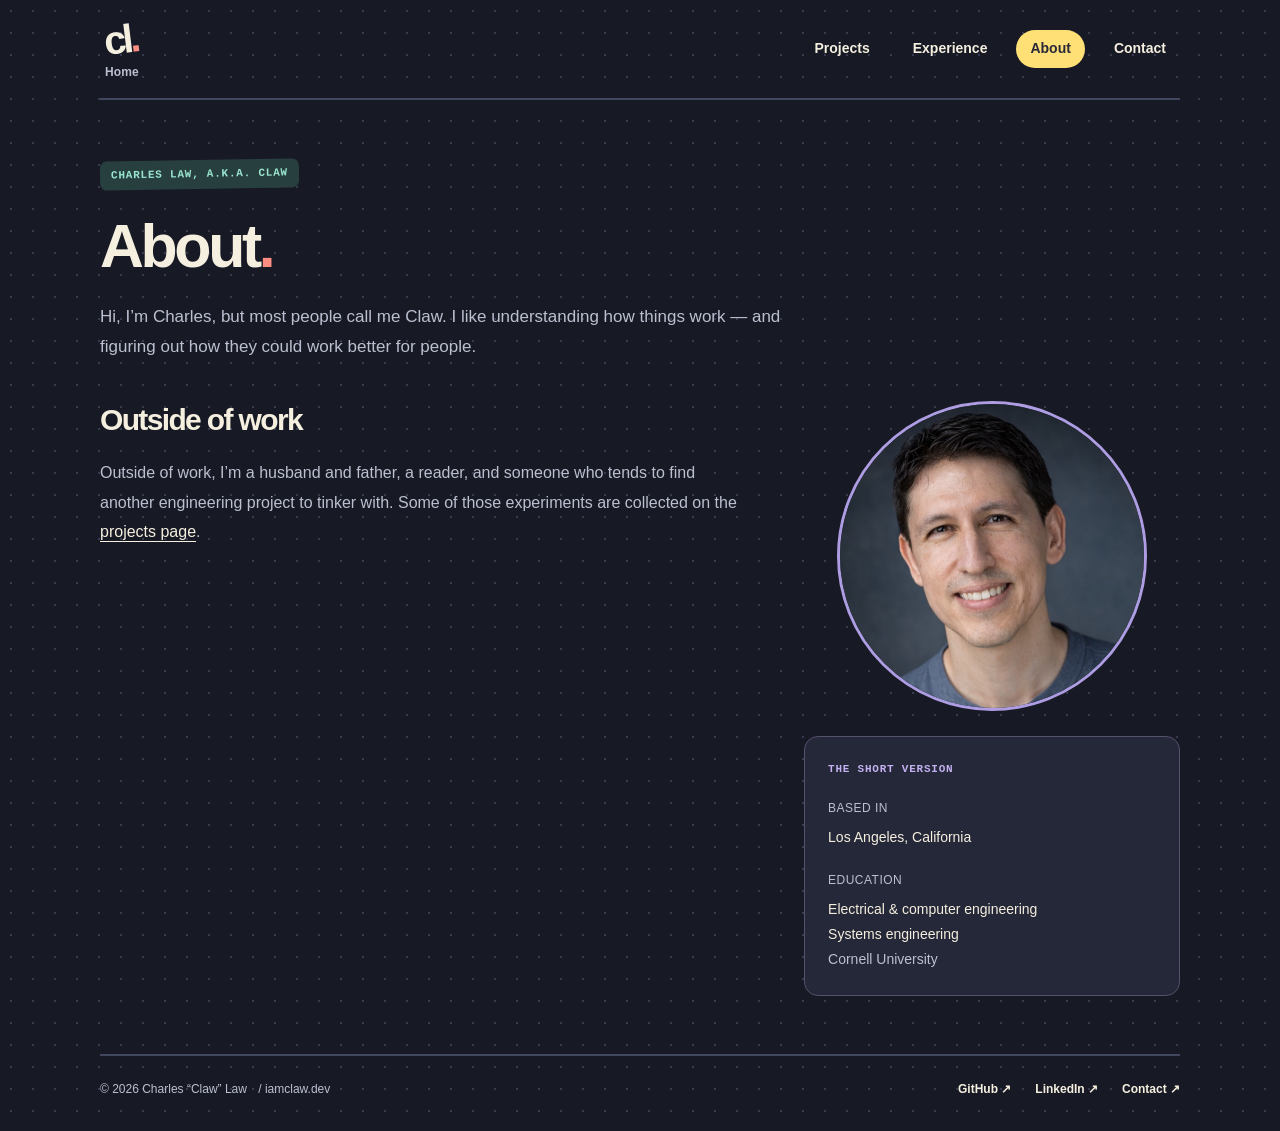
==== commit b3265d31: "Place MedArmor before Glimpse and Projects before Experience" ====
--- a/about/index.html
+++ b/about/index.html
@@ -27,7 +27,7 @@
   <a class="skip-link" href="#main">Skip to content</a>
   <header class="site-header wrap">
     <a class="brand" href="/" aria-label="Charles Law, home"><span class="brand-symbol" aria-hidden="true">cl<span>.</span></span><span class="brand-home" aria-hidden="true">Home</span></a>
-    <nav aria-label="Main navigation"><a href="/experience/">Experience</a><a href="/projects/">Projects</a><a href="/about/" aria-current="page">About</a><a href="/contact/">Contact</a></nav>
+    <nav aria-label="Main navigation"><a href="/projects/">Projects</a><a href="/experience/">Experience</a><a href="/about/" aria-current="page">About</a><a href="/contact/">Contact</a></nav>
   </header>
   <main id="main" class="wrap">
   <header class="page-heading"><p class="eyebrow">Charles Law, a.k.a. Claw</p><h1>About<span class="accent">.</span></h1><p>Hi, I’m Charles, but most people call me Claw. I like understanding how things work — and figuring out how they could work better for people.</p></header>
